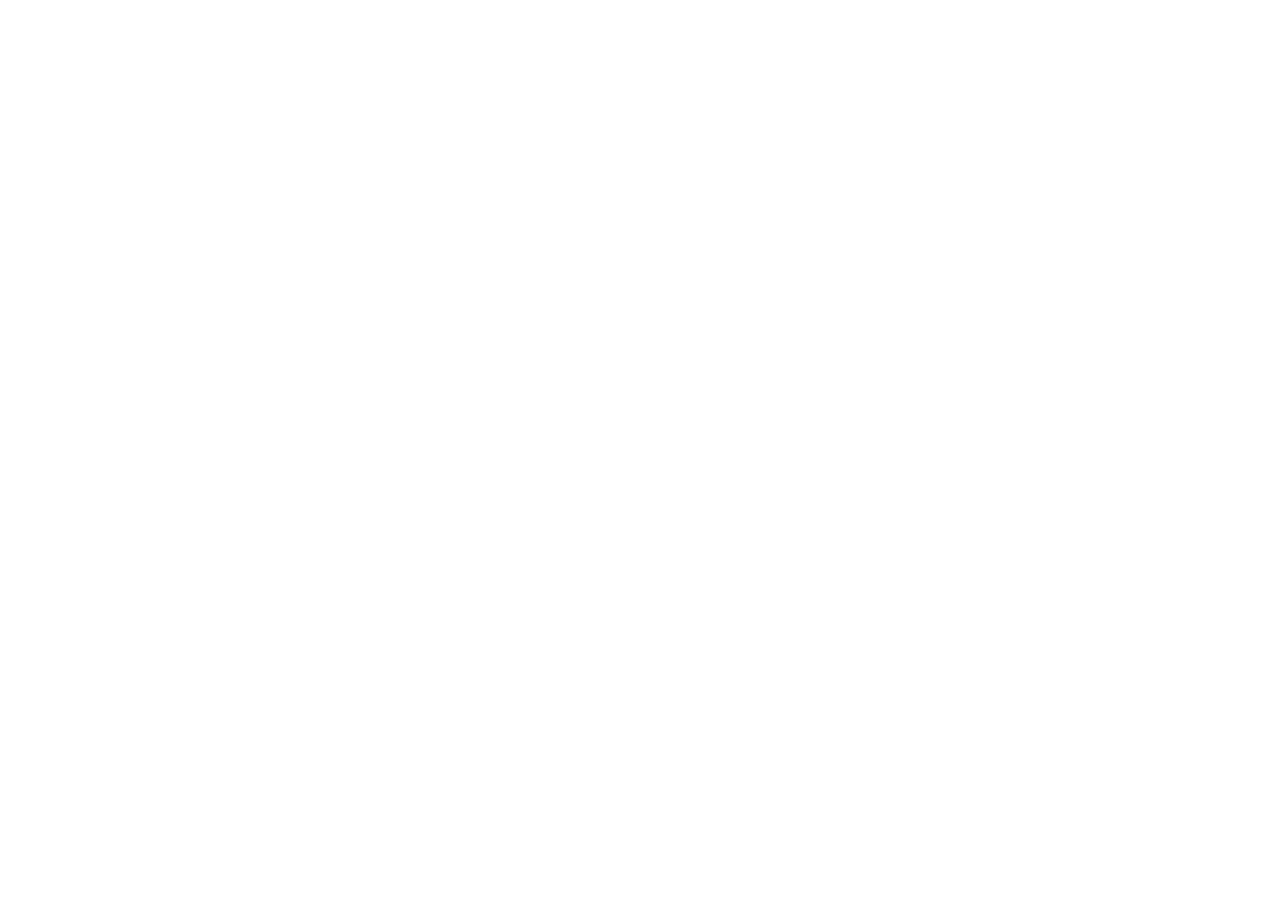
==== index.html @ bfd1eca9 "Update index.html" ====
<!doctype html>
<html lang="en">
  <head>
    <meta charset="UTF-8" />
    <meta name="viewport" content="width=device-width, initial-scale=1.0" />
    <title>Herb & Olive Garden</title>
    <meta name="description" content="Herb & Olive Garden - Fresh, authentic flavours" />
    <meta name="author" content="Herb & Olive Garden" />

    <meta property="og:title" content="Herb & Olive Garden" />
    <meta property="og:description" content="Herb & Olive Garden - Fresh, authentic flavours" />
    <meta property="og:type" content="website" />
    <meta property="og:image" content="https://lovable.dev/opengraph-image-p98pqg.png" />

    <meta name="twitter:card" content="summary_large_image" />
    <meta name="twitter:site" content="@HerbOliveGarden" />
    <meta name="twitter:image" content="https://lovable.dev/opengraph-image-p98pqg.png" />

    <script>
      (function() {
        var redirect = sessionStorage.redirect;
        delete sessionStorage.redirect;
        if (redirect && redirect !== location.href) {
          history.replaceState(null, null, redirect);
        }
      })();
    </script>
  </head>

  <body>
    <div id="root"></div>
    <script type="module" src="/src/main.tsx"></script>
  </body>
</html>
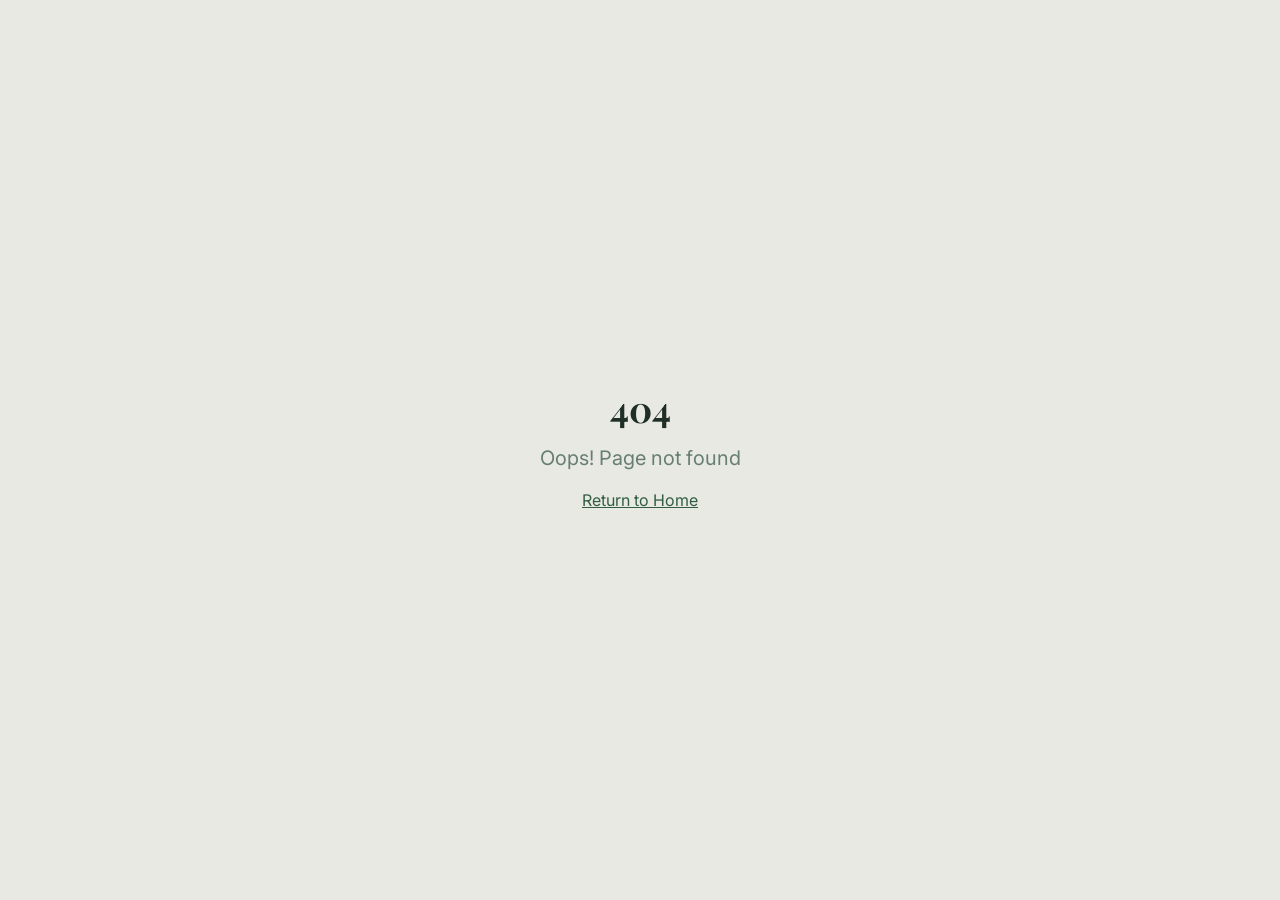
==== commit 43bbb5ed: "deploy: 8cde31fb3655a2f43c3b2d3cae49bc198f65d027" ====
--- a/index.html
+++ b/index.html
@@ -3,32 +3,25 @@
   <head>
     <meta charset="UTF-8" />
     <meta name="viewport" content="width=device-width, initial-scale=1.0" />
-    <title>Herb & Olive Garden</title>
-    <meta name="description" content="Herb & Olive Garden - Fresh, authentic flavours" />
-    <meta name="author" content="Herb & Olive Garden" />
+    <!-- TODO: Set the document title to the name of your application -->
+    <title>Lovable App</title>
+    <meta name="description" content="Lovable Generated Project" />
+    <meta name="author" content="Lovable" />
 
-    <meta property="og:title" content="Herb & Olive Garden" />
-    <meta property="og:description" content="Herb & Olive Garden - Fresh, authentic flavours" />
+    <!-- TODO: Update og:title to match your application name -->
+    <meta property="og:title" content="Lovable App" />
+    <meta property="og:description" content="Lovable Generated Project" />
     <meta property="og:type" content="website" />
     <meta property="og:image" content="https://lovable.dev/opengraph-image-p98pqg.png" />
 
     <meta name="twitter:card" content="summary_large_image" />
-    <meta name="twitter:site" content="@HerbOliveGarden" />
+    <meta name="twitter:site" content="@Lovable" />
     <meta name="twitter:image" content="https://lovable.dev/opengraph-image-p98pqg.png" />
-
-    <script>
-      (function() {
-        var redirect = sessionStorage.redirect;
-        delete sessionStorage.redirect;
-        if (redirect && redirect !== location.href) {
-          history.replaceState(null, null, redirect);
-        }
-      })();
-    </script>
+    <script type="module" crossorigin src="/assets/index-C_ieiDr8.js"></script>
+    <link rel="stylesheet" crossorigin href="/assets/index-Dld_SgQe.css">
   </head>
 
   <body>
     <div id="root"></div>
-    <script type="module" src="/src/main.tsx"></script>
   </body>
 </html>
--- a/assets/index-Dld_SgQe.css
+++ b/assets/index-Dld_SgQe.css
@@ -0,0 +1 @@
+@import"https://fonts.googleapis.com/css2?family=Playfair+Display:wght@400;500;600;700&family=Inter:wght@300;400;500;600&display=swap";*,:before,:after{--tw-border-spacing-x: 0;--tw-border-spacing-y: 0;--tw-translate-x: 0;--tw-translate-y: 0;--tw-rotate: 0;--tw-skew-x: 0;--tw-skew-y: 0;--tw-scale-x: 1;--tw-scale-y: 1;--tw-pan-x: ;--tw-pan-y: ;--tw-pinch-zoom: ;--tw-scroll-snap-strictness: proximity;--tw-gradient-from-position: ;--tw-gradient-via-position: ;--tw-gradient-to-position: ;--tw-ordinal: ;--tw-slashed-zero: ;--tw-numeric-figure: ;--tw-numeric-spacing: ;--tw-numeric-fraction: ;--tw-ring-inset: ;--tw-ring-offset-width: 0px;--tw-ring-offset-color: #fff;--tw-ring-color: rgb(59 130 246 / .5);--tw-ring-offset-shadow: 0 0 #0000;--tw-ring-shadow: 0 0 #0000;--tw-shadow: 0 0 #0000;--tw-shadow-colored: 0 0 #0000;--tw-blur: ;--tw-brightness: ;--tw-contrast: ;--tw-grayscale: ;--tw-hue-rotate: ;--tw-invert: ;--tw-saturate: ;--tw-sepia: ;--tw-drop-shadow: ;--tw-backdrop-blur: ;--tw-backdrop-brightness: ;--tw-backdrop-contrast: ;--tw-backdrop-grayscale: ;--tw-backdrop-hue-rotate: ;--tw-backdrop-invert: ;--tw-backdrop-opacity: ;--tw-backdrop-saturate: ;--tw-backdrop-sepia: ;--tw-contain-size: ;--tw-contain-layout: ;--tw-contain-paint: ;--tw-contain-style: }::backdrop{--tw-border-spacing-x: 0;--tw-border-spacing-y: 0;--tw-translate-x: 0;--tw-translate-y: 0;--tw-rotate: 0;--tw-skew-x: 0;--tw-skew-y: 0;--tw-scale-x: 1;--tw-scale-y: 1;--tw-pan-x: ;--tw-pan-y: ;--tw-pinch-zoom: ;--tw-scroll-snap-strictness: proximity;--tw-gradient-from-position: ;--tw-gradient-via-position: ;--tw-gradient-to-position: ;--tw-ordinal: ;--tw-slashed-zero: ;--tw-numeric-figure: ;--tw-numeric-spacing: ;--tw-numeric-fraction: ;--tw-ring-inset: ;--tw-ring-offset-width: 0px;--tw-ring-offset-color: #fff;--tw-ring-color: rgb(59 130 246 / .5);--tw-ring-offset-shadow: 0 0 #0000;--tw-ring-shadow: 0 0 #0000;--tw-shadow: 0 0 #0000;--tw-shadow-colored: 0 0 #0000;--tw-blur: ;--tw-brightness: ;--tw-contrast: ;--tw-grayscale: ;--tw-hue-rotate: ;--tw-invert: ;--tw-saturate: ;--tw-sepia: ;--tw-drop-shadow: ;--tw-backdrop-blur: ;--tw-backdrop-brightness: ;--tw-backdrop-contrast: ;--tw-backdrop-grayscale: ;--tw-backdrop-hue-rotate: ;--tw-backdrop-invert: ;--tw-backdrop-opacity: ;--tw-backdrop-saturate: ;--tw-backdrop-sepia: ;--tw-contain-size: ;--tw-contain-layout: ;--tw-contain-paint: ;--tw-contain-style: }*,:before,:after{box-sizing:border-box;border-width:0;border-style:solid;border-color:#e5e7eb}:before,:after{--tw-content: ""}html,:host{line-height:1.5;-webkit-text-size-adjust:100%;-moz-tab-size:4;-o-tab-size:4;tab-size:4;font-family:ui-sans-serif,system-ui,sans-serif,"Apple Color Emoji","Segoe UI Emoji",Segoe UI Symbol,"Noto Color Emoji";font-feature-settings:normal;font-variation-settings:normal;-webkit-tap-highlight-color:transparent}body{margin:0;line-height:inherit}hr{height:0;color:inherit;border-top-width:1px}abbr:where([title]){-webkit-text-decoration:underline dotted;text-decoration:underline dotted}h1,h2,h3,h4,h5,h6{font-size:inherit;font-weight:inherit}a{color:inherit;text-decoration:inherit}b,strong{font-weight:bolder}code,kbd,samp,pre{font-family:ui-monospace,SFMono-Regular,Menlo,Monaco,Consolas,Liberation Mono,Courier New,monospace;font-feature-settings:normal;font-variation-settings:normal;font-size:1em}small{font-size:80%}sub,sup{font-size:75%;line-height:0;position:relative;vertical-align:baseline}sub{bottom:-.25em}sup{top:-.5em}table{text-indent:0;border-color:inherit;border-collapse:collapse}button,input,optgroup,select,textarea{font-family:inherit;font-feature-settings:inherit;font-variation-settings:inherit;font-size:100%;font-weight:inherit;line-height:inherit;letter-spacing:inherit;color:inherit;margin:0;padding:0}button,select{text-transform:none}button,input:where([type=button]),input:where([type=reset]),input:where([type=submit]){-webkit-appearance:button;background-color:transparent;background-image:none}:-moz-focusring{outline:auto}:-moz-ui-invalid{box-shadow:none}progress{vertical-align:baseline}::-webkit-inner-spin-button,::-webkit-outer-spin-button{height:auto}[type=search]{-webkit-appearance:textfield;outline-offset:-2px}::-webkit-search-decoration{-webkit-appearance:none}::-webkit-file-upload-button{-webkit-appearance:button;font:inherit}summary{display:list-item}blockquote,dl,dd,h1,h2,h3,h4,h5,h6,hr,figure,p,pre{margin:0}fieldset{margin:0;padding:0}legend{padding:0}ol,ul,menu{list-style:none;margin:0;padding:0}dialog{padding:0}textarea{resize:vertical}input::-moz-placeholder,textarea::-moz-placeholder{opacity:1;color:#9ca3af}input::placeholder,textarea::placeholder{opacity:1;color:#9ca3af}button,[role=button]{cursor:pointer}:disabled{cursor:default}img,svg,video,canvas,audio,iframe,embed,object{display:block;vertical-align:middle}img,video{max-width:100%;height:auto}[hidden]:where(:not([hidden=until-found])){display:none}:root{--background: 40 33% 96%;--foreground: 150 20% 15%;--card: 40 30% 93%;--card-foreground: 150 20% 15%;--popover: 40 33% 96%;--popover-foreground: 150 20% 15%;--primary: 142 30% 28%;--primary-foreground: 40 33% 96%;--secondary: 80 25% 85%;--secondary-foreground: 150 20% 15%;--muted: 80 15% 90%;--muted-foreground: 150 10% 45%;--accent: 18 60% 55%;--accent-foreground: 40 33% 96%;--destructive: 0 84.2% 60.2%;--destructive-foreground: 210 40% 98%;--border: 80 15% 82%;--input: 80 15% 82%;--ring: 142 30% 28%;--radius: .75rem;--olive: 90 25% 35%;--olive-foreground: 40 33% 96%;--sage: 130 18% 72%;--cream: 40 40% 94%;--terracotta: 18 60% 55%;--herb: 142 35% 38%;--font-heading: "Playfair Display", serif;--font-body: "Inter", sans-serif;--sidebar-background: 0 0% 98%;--sidebar-foreground: 240 5.3% 26.1%;--sidebar-primary: 240 5.9% 10%;--sidebar-primary-foreground: 0 0% 98%;--sidebar-accent: 240 4.8% 95.9%;--sidebar-accent-foreground: 240 5.9% 10%;--sidebar-border: 220 13% 91%;--sidebar-ring: 217.2 91.2% 59.8%}.dark{--background: 150 15% 8%;--foreground: 40 33% 92%;--card: 150 15% 12%;--card-foreground: 40 33% 92%;--popover: 150 15% 8%;--popover-foreground: 40 33% 92%;--primary: 142 30% 45%;--primary-foreground: 150 15% 8%;--secondary: 150 15% 18%;--secondary-foreground: 40 33% 92%;--muted: 150 10% 18%;--muted-foreground: 80 10% 60%;--accent: 18 50% 50%;--accent-foreground: 40 33% 96%;--border: 150 10% 22%;--input: 150 10% 22%;--ring: 142 30% 45%;--sidebar-background: 240 5.9% 10%;--sidebar-foreground: 240 4.8% 95.9%;--sidebar-primary: 224.3 76.3% 48%;--sidebar-primary-foreground: 0 0% 100%;--sidebar-accent: 240 3.7% 15.9%;--sidebar-accent-foreground: 240 4.8% 95.9%;--sidebar-border: 240 3.7% 15.9%;--sidebar-ring: 217.2 91.2% 59.8%}*{border-color:hsl(var(--border))}body{background-color:hsl(var(--background));color:hsl(var(--foreground));font-family:var(--font-body)}h1,h2,h3,h4,h5,h6{font-family:var(--font-heading)}.sr-only{position:absolute;width:1px;height:1px;padding:0;margin:-1px;overflow:hidden;clip:rect(0,0,0,0);white-space:nowrap;border-width:0}.pointer-events-none{pointer-events:none}.pointer-events-auto{pointer-events:auto}.visible{visibility:visible}.invisible{visibility:hidden}.fixed{position:fixed}.absolute{position:absolute}.relative{position:relative}.inset-0{top:0;right:0;bottom:0;left:0}.inset-x-0{left:0;right:0}.inset-y-0{top:0;bottom:0}.-bottom-12{bottom:-3rem}.-left-12{left:-3rem}.-right-12{right:-3rem}.-top-12{top:-3rem}.bottom-0{bottom:0}.left-0{left:0}.left-1{left:.25rem}.left-1\/2{left:50%}.left-2{left:.5rem}.left-\[50\%\]{left:50%}.right-0{right:0}.right-1{right:.25rem}.right-2{right:.5rem}.right-3{right:.75rem}.right-4{right:1rem}.top-0{top:0}.top-1\.5{top:.375rem}.top-1\/2{top:50%}.top-2{top:.5rem}.top-3\.5{top:.875rem}.top-4{top:1rem}.top-\[1px\]{top:1px}.top-\[50\%\]{top:50%}.top-\[60\%\]{top:60%}.top-full{top:100%}.z-10{z-index:10}.z-20{z-index:20}.z-50{z-index:50}.z-\[100\]{z-index:100}.z-\[1\]{z-index:1}.-mx-1{margin-left:-.25rem;margin-right:-.25rem}.mx-2{margin-left:.5rem;margin-right:.5rem}.mx-3\.5{margin-left:.875rem;margin-right:.875rem}.mx-auto{margin-left:auto;margin-right:auto}.my-0\.5{margin-top:.125rem;margin-bottom:.125rem}.my-1{margin-top:.25rem;margin-bottom:.25rem}.-ml-4{margin-left:-1rem}.-mt-4{margin-top:-1rem}.mb-1{margin-bottom:.25rem}.mb-10{margin-bottom:2.5rem}.mb-16{margin-bottom:4rem}.mb-2{margin-bottom:.5rem}.mb-3{margin-bottom:.75rem}.mb-4{margin-bottom:1rem}.mb-5{margin-bottom:1.25rem}.mb-6{margin-bottom:1.5rem}.ml-1{margin-left:.25rem}.ml-auto{margin-left:auto}.mr-2{margin-right:.5rem}.mt-1\.5{margin-top:.375rem}.mt-2{margin-top:.5rem}.mt-24{margin-top:6rem}.mt-4{margin-top:1rem}.mt-auto{margin-top:auto}.block{display:block}.flex{display:flex}.inline-flex{display:inline-flex}.table{display:table}.grid{display:grid}.hidden{display:none}.aspect-\[4\/5\]{aspect-ratio:4/5}.aspect-square{aspect-ratio:1 / 1}.aspect-video{aspect-ratio:16 / 9}.size-4{width:1rem;height:1rem}.h-1\.5{height:.375rem}.h-10{height:2.5rem}.h-11{height:2.75rem}.h-12{height:3rem}.h-14{height:3.5rem}.h-2{height:.5rem}.h-2\.5{height:.625rem}.h-3{height:.75rem}.h-3\.5{height:.875rem}.h-4{height:1rem}.h-5{height:1.25rem}.h-6{height:1.5rem}.h-7{height:1.75rem}.h-8{height:2rem}.h-9{height:2.25rem}.h-\[1px\]{height:1px}.h-\[var\(--radix-navigation-menu-viewport-height\)\]{height:var(--radix-navigation-menu-viewport-height)}.h-\[var\(--radix-select-trigger-height\)\]{height:var(--radix-select-trigger-height)}.h-auto{height:auto}.h-full{height:100%}.h-px{height:1px}.h-svh{height:100svh}.max-h-96{max-height:24rem}.max-h-\[300px\]{max-height:300px}.max-h-screen{max-height:100vh}.min-h-0{min-height:0px}.min-h-\[80px\]{min-height:80px}.min-h-screen{min-height:100vh}.min-h-svh{min-height:100svh}.w-0{width:0px}.w-1{width:.25rem}.w-10{width:2.5rem}.w-11{width:2.75rem}.w-14{width:3.5rem}.w-2{width:.5rem}.w-2\.5{width:.625rem}.w-3{width:.75rem}.w-3\.5{width:.875rem}.w-3\/4{width:75%}.w-4{width:1rem}.w-5{width:1.25rem}.w-64{width:16rem}.w-7{width:1.75rem}.w-72{width:18rem}.w-8{width:2rem}.w-9{width:2.25rem}.w-\[--sidebar-width\]{width:var(--sidebar-width)}.w-\[100px\]{width:100px}.w-\[1px\]{width:1px}.w-auto{width:auto}.w-full{width:100%}.w-max{width:-moz-max-content;width:max-content}.w-px{width:1px}.min-w-0{min-width:0px}.min-w-5{min-width:1.25rem}.min-w-\[12rem\]{min-width:12rem}.min-w-\[8rem\]{min-width:8rem}.min-w-\[var\(--radix-select-trigger-width\)\]{min-width:var(--radix-select-trigger-width)}.max-w-2xl{max-width:42rem}.max-w-3xl{max-width:48rem}.max-w-4xl{max-width:56rem}.max-w-5xl{max-width:64rem}.max-w-6xl{max-width:72rem}.max-w-\[--skeleton-width\]{max-width:var(--skeleton-width)}.max-w-lg{max-width:32rem}.max-w-max{max-width:-moz-max-content;max-width:max-content}.max-w-xl{max-width:36rem}.flex-1{flex:1 1 0%}.shrink-0{flex-shrink:0}.grow{flex-grow:1}.grow-0{flex-grow:0}.basis-full{flex-basis:100%}.caption-bottom{caption-side:bottom}.border-collapse{border-collapse:collapse}.-translate-x-1\/2{--tw-translate-x: -50%;transform:translate(var(--tw-translate-x),var(--tw-translate-y)) rotate(var(--tw-rotate)) skew(var(--tw-skew-x)) skewY(var(--tw-skew-y)) scaleX(var(--tw-scale-x)) scaleY(var(--tw-scale-y))}.-translate-x-px{--tw-translate-x: -1px;transform:translate(var(--tw-translate-x),var(--tw-translate-y)) rotate(var(--tw-rotate)) skew(var(--tw-skew-x)) skewY(var(--tw-skew-y)) scaleX(var(--tw-scale-x)) scaleY(var(--tw-scale-y))}.-translate-y-1\/2{--tw-translate-y: -50%;transform:translate(var(--tw-translate-x),var(--tw-translate-y)) rotate(var(--tw-rotate)) skew(var(--tw-skew-x)) skewY(var(--tw-skew-y)) scaleX(var(--tw-scale-x)) scaleY(var(--tw-scale-y))}.translate-x-\[-50\%\]{--tw-translate-x: -50%;transform:translate(var(--tw-translate-x),var(--tw-translate-y)) rotate(var(--tw-rotate)) skew(var(--tw-skew-x)) skewY(var(--tw-skew-y)) scaleX(var(--tw-scale-x)) scaleY(var(--tw-scale-y))}.translate-x-px{--tw-translate-x: 1px;transform:translate(var(--tw-translate-x),var(--tw-translate-y)) rotate(var(--tw-rotate)) skew(var(--tw-skew-x)) skewY(var(--tw-skew-y)) scaleX(var(--tw-scale-x)) scaleY(var(--tw-scale-y))}.translate-y-\[-50\%\]{--tw-translate-y: -50%;transform:translate(var(--tw-translate-x),var(--tw-translate-y)) rotate(var(--tw-rotate)) skew(var(--tw-skew-x)) skewY(var(--tw-skew-y)) scaleX(var(--tw-scale-x)) scaleY(var(--tw-scale-y))}.rotate-45{--tw-rotate: 45deg;transform:translate(var(--tw-translate-x),var(--tw-translate-y)) rotate(var(--tw-rotate)) skew(var(--tw-skew-x)) skewY(var(--tw-skew-y)) scaleX(var(--tw-scale-x)) scaleY(var(--tw-scale-y))}.rotate-90{--tw-rotate: 90deg;transform:translate(var(--tw-translate-x),var(--tw-translate-y)) rotate(var(--tw-rotate)) skew(var(--tw-skew-x)) skewY(var(--tw-skew-y)) scaleX(var(--tw-scale-x)) scaleY(var(--tw-scale-y))}.transform{transform:translate(var(--tw-translate-x),var(--tw-translate-y)) rotate(var(--tw-rotate)) skew(var(--tw-skew-x)) skewY(var(--tw-skew-y)) scaleX(var(--tw-scale-x)) scaleY(var(--tw-scale-y))}@keyframes pulse{50%{opacity:.5}}.animate-pulse{animation:pulse 2s cubic-bezier(.4,0,.6,1) infinite}.cursor-default{cursor:default}.cursor-pointer{cursor:pointer}.touch-none{touch-action:none}.select-none{-webkit-user-select:none;-moz-user-select:none;user-select:none}.list-none{list-style-type:none}.flex-row{flex-direction:row}.flex-col{flex-direction:column}.flex-col-reverse{flex-direction:column-reverse}.flex-wrap{flex-wrap:wrap}.items-start{align-items:flex-start}.items-end{align-items:flex-end}.items-center{align-items:center}.items-stretch{align-items:stretch}.justify-center{justify-content:center}.justify-between{justify-content:space-between}.gap-1{gap:.25rem}.gap-1\.5{gap:.375rem}.gap-16{gap:4rem}.gap-2{gap:.5rem}.gap-4{gap:1rem}.gap-6{gap:1.5rem}.gap-8{gap:2rem}.space-x-1>:not([hidden])~:not([hidden]){--tw-space-x-reverse: 0;margin-right:calc(.25rem * var(--tw-space-x-reverse));margin-left:calc(.25rem * calc(1 - var(--tw-space-x-reverse)))}.space-x-4>:not([hidden])~:not([hidden]){--tw-space-x-reverse: 0;margin-right:calc(1rem * var(--tw-space-x-reverse));margin-left:calc(1rem * calc(1 - var(--tw-space-x-reverse)))}.space-y-1>:not([hidden])~:not([hidden]){--tw-space-y-reverse: 0;margin-top:calc(.25rem * calc(1 - var(--tw-space-y-reverse)));margin-bottom:calc(.25rem * var(--tw-space-y-reverse))}.space-y-1\.5>:not([hidden])~:not([hidden]){--tw-space-y-reverse: 0;margin-top:calc(.375rem * calc(1 - var(--tw-space-y-reverse)));margin-bottom:calc(.375rem * var(--tw-space-y-reverse))}.space-y-2>:not([hidden])~:not([hidden]){--tw-space-y-reverse: 0;margin-top:calc(.5rem * calc(1 - var(--tw-space-y-reverse)));margin-bottom:calc(.5rem * var(--tw-space-y-reverse))}.space-y-4>:not([hidden])~:not([hidden]){--tw-space-y-reverse: 0;margin-top:calc(1rem * calc(1 - var(--tw-space-y-reverse)));margin-bottom:calc(1rem * var(--tw-space-y-reverse))}.space-y-6>:not([hidden])~:not([hidden]){--tw-space-y-reverse: 0;margin-top:calc(1.5rem * calc(1 - var(--tw-space-y-reverse)));margin-bottom:calc(1.5rem * var(--tw-space-y-reverse))}.overflow-auto{overflow:auto}.overflow-hidden{overflow:hidden}.overflow-y-auto{overflow-y:auto}.overflow-x-hidden{overflow-x:hidden}.whitespace-nowrap{white-space:nowrap}.break-words{overflow-wrap:break-word}.rounded-2xl{border-radius:1rem}.rounded-\[2px\]{border-radius:2px}.rounded-\[inherit\]{border-radius:inherit}.rounded-full{border-radius:9999px}.rounded-lg{border-radius:var(--radius)}.rounded-md{border-radius:calc(var(--radius) - 2px)}.rounded-sm{border-radius:calc(var(--radius) - 4px)}.rounded-t-\[10px\]{border-top-left-radius:10px;border-top-right-radius:10px}.rounded-tl-sm{border-top-left-radius:calc(var(--radius) - 4px)}.border{border-width:1px}.border-2{border-width:2px}.border-\[1\.5px\]{border-width:1.5px}.border-y{border-top-width:1px;border-bottom-width:1px}.border-b{border-bottom-width:1px}.border-l{border-left-width:1px}.border-r{border-right-width:1px}.border-t{border-top-width:1px}.border-dashed{border-style:dashed}.border-\[--color-border\]{border-color:var(--color-border)}.border-border{border-color:hsl(var(--border))}.border-border\/50{border-color:hsl(var(--border) / .5)}.border-destructive{border-color:hsl(var(--destructive))}.border-destructive\/50{border-color:hsl(var(--destructive) / .5)}.border-input{border-color:hsl(var(--input))}.border-primary{border-color:hsl(var(--primary))}.border-primary-foreground\/30{border-color:hsl(var(--primary-foreground) / .3)}.border-sidebar-border{border-color:hsl(var(--sidebar-border))}.border-transparent{border-color:transparent}.border-l-transparent{border-left-color:transparent}.border-t-transparent{border-top-color:transparent}.bg-\[--color-bg\]{background-color:var(--color-bg)}.bg-accent{background-color:hsl(var(--accent))}.bg-background{background-color:hsl(var(--background))}.bg-background\/80{background-color:hsl(var(--background) / .8)}.bg-black\/80{background-color:#000c}.bg-border{background-color:hsl(var(--border))}.bg-card{background-color:hsl(var(--card))}.bg-destructive{background-color:hsl(var(--destructive))}.bg-foreground{background-color:hsl(var(--foreground))}.bg-foreground\/60{background-color:hsl(var(--foreground) / .6)}.bg-muted{background-color:hsl(var(--muted))}.bg-muted\/50{background-color:hsl(var(--muted) / .5)}.bg-popover{background-color:hsl(var(--popover))}.bg-primary{background-color:hsl(var(--primary))}.bg-secondary{background-color:hsl(var(--secondary))}.bg-sidebar{background-color:hsl(var(--sidebar-background))}.bg-sidebar-border{background-color:hsl(var(--sidebar-border))}.bg-transparent{background-color:transparent}.fill-current{fill:currentColor}.object-cover{-o-object-fit:cover;object-fit:cover}.p-0{padding:0}.p-1{padding:.25rem}.p-2{padding:.5rem}.p-3{padding:.75rem}.p-4{padding:1rem}.p-6{padding:1.5rem}.p-8{padding:2rem}.p-\[1px\]{padding:1px}.px-1{padding-left:.25rem;padding-right:.25rem}.px-10{padding-left:2.5rem;padding-right:2.5rem}.px-2{padding-left:.5rem;padding-right:.5rem}.px-2\.5{padding-left:.625rem;padding-right:.625rem}.px-3{padding-left:.75rem;padding-right:.75rem}.px-4{padding-left:1rem;padding-right:1rem}.px-5{padding-left:1.25rem;padding-right:1.25rem}.px-6{padding-left:1.5rem;padding-right:1.5rem}.px-8{padding-left:2rem;padding-right:2rem}.py-0\.5{padding-top:.125rem;padding-bottom:.125rem}.py-1{padding-top:.25rem;padding-bottom:.25rem}.py-1\.5{padding-top:.375rem;padding-bottom:.375rem}.py-12{padding-top:3rem;padding-bottom:3rem}.py-2{padding-top:.5rem;padding-bottom:.5rem}.py-24{padding-top:6rem;padding-bottom:6rem}.py-3{padding-top:.75rem;padding-bottom:.75rem}.py-4{padding-top:1rem;padding-bottom:1rem}.py-6{padding-top:1.5rem;padding-bottom:1.5rem}.pb-3{padding-bottom:.75rem}.pb-4{padding-bottom:1rem}.pl-2\.5{padding-left:.625rem}.pl-4{padding-left:1rem}.pl-8{padding-left:2rem}.pr-2{padding-right:.5rem}.pr-2\.5{padding-right:.625rem}.pr-8{padding-right:2rem}.pt-0{padding-top:0}.pt-1{padding-top:.25rem}.pt-3{padding-top:.75rem}.pt-4{padding-top:1rem}.text-left{text-align:left}.text-center{text-align:center}.align-middle{vertical-align:middle}.font-body{font-family:Inter,sans-serif}.font-heading{font-family:Playfair Display,serif}.font-mono{font-family:ui-monospace,SFMono-Regular,Menlo,Monaco,Consolas,Liberation Mono,Courier New,monospace}.text-2xl{font-size:1.5rem;line-height:2rem}.text-4xl{font-size:2.25rem;line-height:2.5rem}.text-5xl{font-size:3rem;line-height:1}.text-\[0\.8rem\]{font-size:.8rem}.text-base{font-size:1rem;line-height:1.5rem}.text-lg{font-size:1.125rem;line-height:1.75rem}.text-sm{font-size:.875rem;line-height:1.25rem}.text-xl{font-size:1.25rem;line-height:1.75rem}.text-xs{font-size:.75rem;line-height:1rem}.font-bold{font-weight:700}.font-medium{font-weight:500}.font-normal{font-weight:400}.font-semibold{font-weight:600}.italic{font-style:italic}.tabular-nums{--tw-numeric-spacing: tabular-nums;font-variant-numeric:var(--tw-ordinal) var(--tw-slashed-zero) var(--tw-numeric-figure) var(--tw-numeric-spacing) var(--tw-numeric-fraction)}.leading-none{line-height:1}.leading-relaxed{line-height:1.625}.leading-tight{line-height:1.25}.tracking-tight{letter-spacing:-.025em}.tracking-wide{letter-spacing:.025em}.tracking-widest{letter-spacing:.1em}.text-accent{color:hsl(var(--accent))}.text-accent-foreground{color:hsl(var(--accent-foreground))}.text-card-foreground{color:hsl(var(--card-foreground))}.text-current{color:currentColor}.text-destructive{color:hsl(var(--destructive))}.text-destructive-foreground{color:hsl(var(--destructive-foreground))}.text-foreground{color:hsl(var(--foreground))}.text-foreground\/50{color:hsl(var(--foreground) / .5)}.text-muted-foreground{color:hsl(var(--muted-foreground))}.text-popover-foreground{color:hsl(var(--popover-foreground))}.text-primary{color:hsl(var(--primary))}.text-primary-foreground{color:hsl(var(--primary-foreground))}.text-primary-foreground\/80{color:hsl(var(--primary-foreground) / .8)}.text-primary-foreground\/85{color:hsl(var(--primary-foreground) / .85)}.text-secondary-foreground{color:hsl(var(--secondary-foreground))}.text-sidebar-foreground{color:hsl(var(--sidebar-foreground))}.text-sidebar-foreground\/70{color:hsl(var(--sidebar-foreground) / .7)}.underline{text-decoration-line:underline}.underline-offset-4{text-underline-offset:4px}.opacity-0{opacity:0}.opacity-50{opacity:.5}.opacity-60{opacity:.6}.opacity-70{opacity:.7}.opacity-90{opacity:.9}.shadow-2xl{--tw-shadow: 0 25px 50px -12px rgb(0 0 0 / .25);--tw-shadow-colored: 0 25px 50px -12px var(--tw-shadow-color);box-shadow:var(--tw-ring-offset-shadow, 0 0 #0000),var(--tw-ring-shadow, 0 0 #0000),var(--tw-shadow)}.shadow-\[0_0_0_1px_hsl\(var\(--sidebar-border\)\)\]{--tw-shadow: 0 0 0 1px hsl(var(--sidebar-border));--tw-shadow-colored: 0 0 0 1px var(--tw-shadow-color);box-shadow:var(--tw-ring-offset-shadow, 0 0 #0000),var(--tw-ring-shadow, 0 0 #0000),var(--tw-shadow)}.shadow-lg{--tw-shadow: 0 10px 15px -3px rgb(0 0 0 / .1), 0 4px 6px -4px rgb(0 0 0 / .1);--tw-shadow-colored: 0 10px 15px -3px var(--tw-shadow-color), 0 4px 6px -4px var(--tw-shadow-color);box-shadow:var(--tw-ring-offset-shadow, 0 0 #0000),var(--tw-ring-shadow, 0 0 #0000),var(--tw-shadow)}.shadow-md{--tw-shadow: 0 4px 6px -1px rgb(0 0 0 / .1), 0 2px 4px -2px rgb(0 0 0 / .1);--tw-shadow-colored: 0 4px 6px -1px var(--tw-shadow-color), 0 2px 4px -2px var(--tw-shadow-color);box-shadow:var(--tw-ring-offset-shadow, 0 0 #0000),var(--tw-ring-shadow, 0 0 #0000),var(--tw-shadow)}.shadow-none{--tw-shadow: 0 0 #0000;--tw-shadow-colored: 0 0 #0000;box-shadow:var(--tw-ring-offset-shadow, 0 0 #0000),var(--tw-ring-shadow, 0 0 #0000),var(--tw-shadow)}.shadow-sm{--tw-shadow: 0 1px 2px 0 rgb(0 0 0 / .05);--tw-shadow-colored: 0 1px 2px 0 var(--tw-shadow-color);box-shadow:var(--tw-ring-offset-shadow, 0 0 #0000),var(--tw-ring-shadow, 0 0 #0000),var(--tw-shadow)}.shadow-xl{--tw-shadow: 0 20px 25px -5px rgb(0 0 0 / .1), 0 8px 10px -6px rgb(0 0 0 / .1);--tw-shadow-colored: 0 20px 25px -5px var(--tw-shadow-color), 0 8px 10px -6px var(--tw-shadow-color);box-shadow:var(--tw-ring-offset-shadow, 0 0 #0000),var(--tw-ring-shadow, 0 0 #0000),var(--tw-shadow)}.outline-none{outline:2px solid transparent;outline-offset:2px}.outline{outline-style:solid}.ring-0{--tw-ring-offset-shadow: var(--tw-ring-inset) 0 0 0 var(--tw-ring-offset-width) var(--tw-ring-offset-color);--tw-ring-shadow: var(--tw-ring-inset) 0 0 0 calc(0px + var(--tw-ring-offset-width)) var(--tw-ring-color);box-shadow:var(--tw-ring-offset-shadow),var(--tw-ring-shadow),var(--tw-shadow, 0 0 #0000)}.ring-2{--tw-ring-offset-shadow: var(--tw-ring-inset) 0 0 0 var(--tw-ring-offset-width) var(--tw-ring-offset-color);--tw-ring-shadow: var(--tw-ring-inset) 0 0 0 calc(2px + var(--tw-ring-offset-width)) var(--tw-ring-color);box-shadow:var(--tw-ring-offset-shadow),var(--tw-ring-shadow),var(--tw-shadow, 0 0 #0000)}.ring-ring{--tw-ring-color: hsl(var(--ring))}.ring-sidebar-ring{--tw-ring-color: hsl(var(--sidebar-ring))}.ring-offset-background{--tw-ring-offset-color: hsl(var(--background))}.filter{filter:var(--tw-blur) var(--tw-brightness) var(--tw-contrast) var(--tw-grayscale) var(--tw-hue-rotate) var(--tw-invert) var(--tw-saturate) var(--tw-sepia) var(--tw-drop-shadow)}.backdrop-blur-md{--tw-backdrop-blur: blur(12px);-webkit-backdrop-filter:var(--tw-backdrop-blur) var(--tw-backdrop-brightness) var(--tw-backdrop-contrast) var(--tw-backdrop-grayscale) var(--tw-backdrop-hue-rotate) var(--tw-backdrop-invert) var(--tw-backdrop-opacity) var(--tw-backdrop-saturate) var(--tw-backdrop-sepia);backdrop-filter:var(--tw-backdrop-blur) var(--tw-backdrop-brightness) var(--tw-backdrop-contrast) var(--tw-backdrop-grayscale) var(--tw-backdrop-hue-rotate) var(--tw-backdrop-invert) var(--tw-backdrop-opacity) var(--tw-backdrop-saturate) var(--tw-backdrop-sepia)}.transition{transition-property:color,background-color,border-color,text-decoration-color,fill,stroke,opacity,box-shadow,transform,filter,-webkit-backdrop-filter;transition-property:color,background-color,border-color,text-decoration-color,fill,stroke,opacity,box-shadow,transform,filter,backdrop-filter;transition-property:color,background-color,border-color,text-decoration-color,fill,stroke,opacity,box-shadow,transform,filter,backdrop-filter,-webkit-backdrop-filter;transition-timing-function:cubic-bezier(.4,0,.2,1);transition-duration:.15s}.transition-\[left\,right\,width\]{transition-property:left,right,width;transition-timing-function:cubic-bezier(.4,0,.2,1);transition-duration:.15s}.transition-\[margin\,opa\]{transition-property:margin,opa;transition-timing-function:cubic-bezier(.4,0,.2,1);transition-duration:.15s}.transition-\[width\,height\,padding\]{transition-property:width,height,padding;transition-timing-function:cubic-bezier(.4,0,.2,1);transition-duration:.15s}.transition-\[width\]{transition-property:width;transition-timing-function:cubic-bezier(.4,0,.2,1);transition-duration:.15s}.transition-all{transition-property:all;transition-timing-function:cubic-bezier(.4,0,.2,1);transition-duration:.15s}.transition-colors{transition-property:color,background-color,border-color,text-decoration-color,fill,stroke;transition-timing-function:cubic-bezier(.4,0,.2,1);transition-duration:.15s}.transition-opacity{transition-property:opacity;transition-timing-function:cubic-bezier(.4,0,.2,1);transition-duration:.15s}.transition-shadow{transition-property:box-shadow;transition-timing-function:cubic-bezier(.4,0,.2,1);transition-duration:.15s}.transition-transform{transition-property:transform;transition-timing-function:cubic-bezier(.4,0,.2,1);transition-duration:.15s}.duration-1000{transition-duration:1s}.duration-200{transition-duration:.2s}.duration-300{transition-duration:.3s}.ease-in-out{transition-timing-function:cubic-bezier(.4,0,.2,1)}.ease-linear{transition-timing-function:linear}@keyframes enter{0%{opacity:var(--tw-enter-opacity, 1);transform:translate3d(var(--tw-enter-translate-x, 0),var(--tw-enter-translate-y, 0),0) scale3d(var(--tw-enter-scale, 1),var(--tw-enter-scale, 1),var(--tw-enter-scale, 1)) rotate(var(--tw-enter-rotate, 0))}}@keyframes exit{to{opacity:var(--tw-exit-opacity, 1);transform:translate3d(var(--tw-exit-translate-x, 0),var(--tw-exit-translate-y, 0),0) scale3d(var(--tw-exit-scale, 1),var(--tw-exit-scale, 1),var(--tw-exit-scale, 1)) rotate(var(--tw-exit-rotate, 0))}}.animate-in{animation-name:enter;animation-duration:.15s;--tw-enter-opacity: initial;--tw-enter-scale: initial;--tw-enter-rotate: initial;--tw-enter-translate-x: initial;--tw-enter-translate-y: initial}.fade-in-0{--tw-enter-opacity: 0}.fade-in-80{--tw-enter-opacity: .8}.zoom-in-95{--tw-enter-scale: .95}.duration-1000{animation-duration:1s}.duration-200{animation-duration:.2s}.duration-300{animation-duration:.3s}.ease-in-out{animation-timing-function:cubic-bezier(.4,0,.2,1)}.ease-linear{animation-timing-function:linear}.file\:border-0::file-selector-button{border-width:0px}.file\:bg-transparent::file-selector-button{background-color:transparent}.file\:text-sm::file-selector-button{font-size:.875rem;line-height:1.25rem}.file\:font-medium::file-selector-button{font-weight:500}.file\:text-foreground::file-selector-button{color:hsl(var(--foreground))}.placeholder\:text-muted-foreground::-moz-placeholder{color:hsl(var(--muted-foreground))}.placeholder\:text-muted-foreground::placeholder{color:hsl(var(--muted-foreground))}.after\:absolute:after{content:var(--tw-content);position:absolute}.after\:-inset-2:after{content:var(--tw-content);top:-.5rem;right:-.5rem;bottom:-.5rem;left:-.5rem}.after\:inset-y-0:after{content:var(--tw-content);top:0;bottom:0}.after\:left-1\/2:after{content:var(--tw-content);left:50%}.after\:w-1:after{content:var(--tw-content);width:.25rem}.after\:w-\[2px\]:after{content:var(--tw-content);width:2px}.after\:-translate-x-1\/2:after{content:var(--tw-content);--tw-translate-x: -50%;transform:translate(var(--tw-translate-x),var(--tw-translate-y)) rotate(var(--tw-rotate)) skew(var(--tw-skew-x)) skewY(var(--tw-skew-y)) scaleX(var(--tw-scale-x)) scaleY(var(--tw-scale-y))}.first\:rounded-l-md:first-child{border-top-left-radius:calc(var(--radius) - 2px);border-bottom-left-radius:calc(var(--radius) - 2px)}.first\:border-l:first-child{border-left-width:1px}.last\:rounded-r-md:last-child{border-top-right-radius:calc(var(--radius) - 2px);border-bottom-right-radius:calc(var(--radius) - 2px)}.focus-within\:relative:focus-within{position:relative}.focus-within\:z-20:focus-within{z-index:20}.hover\:border-primary\/30:hover{border-color:hsl(var(--primary) / .3)}.hover\:bg-accent:hover{background-color:hsl(var(--accent))}.hover\:bg-accent\/90:hover{background-color:hsl(var(--accent) / .9)}.hover\:bg-destructive\/80:hover{background-color:hsl(var(--destructive) / .8)}.hover\:bg-destructive\/90:hover{background-color:hsl(var(--destructive) / .9)}.hover\:bg-herb:hover{background-color:hsl(var(--herb))}.hover\:bg-muted:hover{background-color:hsl(var(--muted))}.hover\:bg-muted\/50:hover{background-color:hsl(var(--muted) / .5)}.hover\:bg-primary:hover{background-color:hsl(var(--primary))}.hover\:bg-primary-foreground\/10:hover{background-color:hsl(var(--primary-foreground) / .1)}.hover\:bg-primary\/80:hover{background-color:hsl(var(--primary) / .8)}.hover\:bg-primary\/90:hover{background-color:hsl(var(--primary) / .9)}.hover\:bg-secondary:hover{background-color:hsl(var(--secondary))}.hover\:bg-secondary\/80:hover{background-color:hsl(var(--secondary) / .8)}.hover\:bg-sidebar-accent:hover{background-color:hsl(var(--sidebar-accent))}.hover\:text-accent-foreground:hover{color:hsl(var(--accent-foreground))}.hover\:text-foreground:hover{color:hsl(var(--foreground))}.hover\:text-muted-foreground:hover{color:hsl(var(--muted-foreground))}.hover\:text-primary-foreground:hover{color:hsl(var(--primary-foreground))}.hover\:text-primary\/90:hover{color:hsl(var(--primary) / .9)}.hover\:text-sidebar-accent-foreground:hover{color:hsl(var(--sidebar-accent-foreground))}.hover\:underline:hover{text-decoration-line:underline}.hover\:opacity-100:hover{opacity:1}.hover\:shadow-\[0_0_0_1px_hsl\(var\(--sidebar-accent\)\)\]:hover{--tw-shadow: 0 0 0 1px hsl(var(--sidebar-accent));--tw-shadow-colored: 0 0 0 1px var(--tw-shadow-color);box-shadow:var(--tw-ring-offset-shadow, 0 0 #0000),var(--tw-ring-shadow, 0 0 #0000),var(--tw-shadow)}.hover\:shadow-md:hover{--tw-shadow: 0 4px 6px -1px rgb(0 0 0 / .1), 0 2px 4px -2px rgb(0 0 0 / .1);--tw-shadow-colored: 0 4px 6px -1px var(--tw-shadow-color), 0 2px 4px -2px var(--tw-shadow-color);box-shadow:var(--tw-ring-offset-shadow, 0 0 #0000),var(--tw-ring-shadow, 0 0 #0000),var(--tw-shadow)}.hover\:shadow-xl:hover{--tw-shadow: 0 20px 25px -5px rgb(0 0 0 / .1), 0 8px 10px -6px rgb(0 0 0 / .1);--tw-shadow-colored: 0 20px 25px -5px var(--tw-shadow-color), 0 8px 10px -6px var(--tw-shadow-color);box-shadow:var(--tw-ring-offset-shadow, 0 0 #0000),var(--tw-ring-shadow, 0 0 #0000),var(--tw-shadow)}.hover\:after\:bg-sidebar-border:hover:after{content:var(--tw-content);background-color:hsl(var(--sidebar-border))}.focus\:bg-accent:focus{background-color:hsl(var(--accent))}.focus\:bg-primary:focus{background-color:hsl(var(--primary))}.focus\:text-accent-foreground:focus{color:hsl(var(--accent-foreground))}.focus\:text-primary-foreground:focus{color:hsl(var(--primary-foreground))}.focus\:opacity-100:focus{opacity:1}.focus\:outline-none:focus{outline:2px solid transparent;outline-offset:2px}.focus\:ring-2:focus{--tw-ring-offset-shadow: var(--tw-ring-inset) 0 0 0 var(--tw-ring-offset-width) var(--tw-ring-offset-color);--tw-ring-shadow: var(--tw-ring-inset) 0 0 0 calc(2px + var(--tw-ring-offset-width)) var(--tw-ring-color);box-shadow:var(--tw-ring-offset-shadow),var(--tw-ring-shadow),var(--tw-shadow, 0 0 #0000)}.focus\:ring-ring:focus{--tw-ring-color: hsl(var(--ring))}.focus\:ring-offset-2:focus{--tw-ring-offset-width: 2px}.focus-visible\:outline-none:focus-visible{outline:2px solid transparent;outline-offset:2px}.focus-visible\:ring-1:focus-visible{--tw-ring-offset-shadow: var(--tw-ring-inset) 0 0 0 var(--tw-ring-offset-width) var(--tw-ring-offset-color);--tw-ring-shadow: var(--tw-ring-inset) 0 0 0 calc(1px + var(--tw-ring-offset-width)) var(--tw-ring-color);box-shadow:var(--tw-ring-offset-shadow),var(--tw-ring-shadow),var(--tw-shadow, 0 0 #0000)}.focus-visible\:ring-2:focus-visible{--tw-ring-offset-shadow: var(--tw-ring-inset) 0 0 0 var(--tw-ring-offset-width) var(--tw-ring-offset-color);--tw-ring-shadow: var(--tw-ring-inset) 0 0 0 calc(2px + var(--tw-ring-offset-width)) var(--tw-ring-color);box-shadow:var(--tw-ring-offset-shadow),var(--tw-ring-shadow),var(--tw-shadow, 0 0 #0000)}.focus-visible\:ring-ring:focus-visible{--tw-ring-color: hsl(var(--ring))}.focus-visible\:ring-sidebar-ring:focus-visible{--tw-ring-color: hsl(var(--sidebar-ring))}.focus-visible\:ring-offset-1:focus-visible{--tw-ring-offset-width: 1px}.focus-visible\:ring-offset-2:focus-visible{--tw-ring-offset-width: 2px}.focus-visible\:ring-offset-background:focus-visible{--tw-ring-offset-color: hsl(var(--background))}.active\:bg-sidebar-accent:active{background-color:hsl(var(--sidebar-accent))}.active\:text-sidebar-accent-foreground:active{color:hsl(var(--sidebar-accent-foreground))}.disabled\:pointer-events-none:disabled{pointer-events:none}.disabled\:cursor-not-allowed:disabled{cursor:not-allowed}.disabled\:opacity-50:disabled{opacity:.5}.group\/menu-item:focus-within .group-focus-within\/menu-item\:opacity-100{opacity:1}.group\/menu-item:hover .group-hover\/menu-item\:opacity-100,.group:hover .group-hover\:opacity-100{opacity:1}.group.destructive .group-\[\.destructive\]\:border-muted\/40{border-color:hsl(var(--muted) / .4)}.group.toaster .group-\[\.toaster\]\:border-border{border-color:hsl(var(--border))}.group.toast .group-\[\.toast\]\:bg-muted{background-color:hsl(var(--muted))}.group.toast .group-\[\.toast\]\:bg-primary{background-color:hsl(var(--primary))}.group.toaster .group-\[\.toaster\]\:bg-background{background-color:hsl(var(--background))}.group.destructive .group-\[\.destructive\]\:text-red-300{--tw-text-opacity: 1;color:rgb(252 165 165 / var(--tw-text-opacity, 1))}.group.toast .group-\[\.toast\]\:text-muted-foreground{color:hsl(var(--muted-foreground))}.group.toast .group-\[\.toast\]\:text-primary-foreground{color:hsl(var(--primary-foreground))}.group.toaster .group-\[\.toaster\]\:text-foreground{color:hsl(var(--foreground))}.group.toaster .group-\[\.toaster\]\:shadow-lg{--tw-shadow: 0 10px 15px -3px rgb(0 0 0 / .1), 0 4px 6px -4px rgb(0 0 0 / .1);--tw-shadow-colored: 0 10px 15px -3px var(--tw-shadow-color), 0 4px 6px -4px var(--tw-shadow-color);box-shadow:var(--tw-ring-offset-shadow, 0 0 #0000),var(--tw-ring-shadow, 0 0 #0000),var(--tw-shadow)}.group.destructive .group-\[\.destructive\]\:hover\:border-destructive\/30:hover{border-color:hsl(var(--destructive) / .3)}.group.destructive .group-\[\.destructive\]\:hover\:bg-destructive:hover{background-color:hsl(var(--destructive))}.group.destructive .group-\[\.destructive\]\:hover\:text-destructive-foreground:hover{color:hsl(var(--destructive-foreground))}.group.destructive .group-\[\.destructive\]\:hover\:text-red-50:hover{--tw-text-opacity: 1;color:rgb(254 242 242 / var(--tw-text-opacity, 1))}.group.destructive .group-\[\.destructive\]\:focus\:ring-destructive:focus{--tw-ring-color: hsl(var(--destructive))}.group.destructive .group-\[\.destructive\]\:focus\:ring-red-400:focus{--tw-ring-opacity: 1;--tw-ring-color: rgb(248 113 113 / var(--tw-ring-opacity, 1))}.group.destructive .group-\[\.destructive\]\:focus\:ring-offset-red-600:focus{--tw-ring-offset-color: #dc2626}.peer\/menu-button:hover~.peer-hover\/menu-button\:text-sidebar-accent-foreground{color:hsl(var(--sidebar-accent-foreground))}.peer:disabled~.peer-disabled\:cursor-not-allowed{cursor:not-allowed}.peer:disabled~.peer-disabled\:opacity-70{opacity:.7}.has-\[\[data-variant\=inset\]\]\:bg-sidebar:has([data-variant=inset]){background-color:hsl(var(--sidebar-background))}.has-\[\:disabled\]\:opacity-50:has(:disabled){opacity:.5}.group\/menu-item:has([data-sidebar=menu-action]) .group-has-\[\[data-sidebar\=menu-action\]\]\/menu-item\:pr-8{padding-right:2rem}.aria-disabled\:pointer-events-none[aria-disabled=true]{pointer-events:none}.aria-disabled\:opacity-50[aria-disabled=true]{opacity:.5}.aria-selected\:bg-accent[aria-selected=true]{background-color:hsl(var(--accent))}.aria-selected\:bg-accent\/50[aria-selected=true]{background-color:hsl(var(--accent) / .5)}.aria-selected\:text-accent-foreground[aria-selected=true]{color:hsl(var(--accent-foreground))}.aria-selected\:text-muted-foreground[aria-selected=true]{color:hsl(var(--muted-foreground))}.aria-selected\:opacity-100[aria-selected=true]{opacity:1}.aria-selected\:opacity-30[aria-selected=true]{opacity:.3}.data-\[disabled\=true\]\:pointer-events-none[data-disabled=true],.data-\[disabled\]\:pointer-events-none[data-disabled]{pointer-events:none}.data-\[panel-group-direction\=vertical\]\:h-px[data-panel-group-direction=vertical]{height:1px}.data-\[panel-group-direction\=vertical\]\:w-full[data-panel-group-direction=vertical]{width:100%}.data-\[side\=bottom\]\:translate-y-1[data-side=bottom]{--tw-translate-y: .25rem;transform:translate(var(--tw-translate-x),var(--tw-translate-y)) rotate(var(--tw-rotate)) skew(var(--tw-skew-x)) skewY(var(--tw-skew-y)) scaleX(var(--tw-scale-x)) scaleY(var(--tw-scale-y))}.data-\[side\=left\]\:-translate-x-1[data-side=left]{--tw-translate-x: -.25rem;transform:translate(var(--tw-translate-x),var(--tw-translate-y)) rotate(var(--tw-rotate)) skew(var(--tw-skew-x)) skewY(var(--tw-skew-y)) scaleX(var(--tw-scale-x)) scaleY(var(--tw-scale-y))}.data-\[side\=right\]\:translate-x-1[data-side=right]{--tw-translate-x: .25rem;transform:translate(var(--tw-translate-x),var(--tw-translate-y)) rotate(var(--tw-rotate)) skew(var(--tw-skew-x)) skewY(var(--tw-skew-y)) scaleX(var(--tw-scale-x)) scaleY(var(--tw-scale-y))}.data-\[side\=top\]\:-translate-y-1[data-side=top]{--tw-translate-y: -.25rem;transform:translate(var(--tw-translate-x),var(--tw-translate-y)) rotate(var(--tw-rotate)) skew(var(--tw-skew-x)) skewY(var(--tw-skew-y)) scaleX(var(--tw-scale-x)) scaleY(var(--tw-scale-y))}.data-\[state\=checked\]\:translate-x-5[data-state=checked]{--tw-translate-x: 1.25rem;transform:translate(var(--tw-translate-x),var(--tw-translate-y)) rotate(var(--tw-rotate)) skew(var(--tw-skew-x)) skewY(var(--tw-skew-y)) scaleX(var(--tw-scale-x)) scaleY(var(--tw-scale-y))}.data-\[state\=unchecked\]\:translate-x-0[data-state=unchecked],.data-\[swipe\=cancel\]\:translate-x-0[data-swipe=cancel]{--tw-translate-x: 0px;transform:translate(var(--tw-translate-x),var(--tw-translate-y)) rotate(var(--tw-rotate)) skew(var(--tw-skew-x)) skewY(var(--tw-skew-y)) scaleX(var(--tw-scale-x)) scaleY(var(--tw-scale-y))}.data-\[swipe\=end\]\:translate-x-\[var\(--radix-toast-swipe-end-x\)\][data-swipe=end]{--tw-translate-x: var(--radix-toast-swipe-end-x);transform:translate(var(--tw-translate-x),var(--tw-translate-y)) rotate(var(--tw-rotate)) skew(var(--tw-skew-x)) skewY(var(--tw-skew-y)) scaleX(var(--tw-scale-x)) scaleY(var(--tw-scale-y))}.data-\[swipe\=move\]\:translate-x-\[var\(--radix-toast-swipe-move-x\)\][data-swipe=move]{--tw-translate-x: var(--radix-toast-swipe-move-x);transform:translate(var(--tw-translate-x),var(--tw-translate-y)) rotate(var(--tw-rotate)) skew(var(--tw-skew-x)) skewY(var(--tw-skew-y)) scaleX(var(--tw-scale-x)) scaleY(var(--tw-scale-y))}@keyframes accordion-up{0%{height:var(--radix-accordion-content-height)}to{height:0}}.data-\[state\=closed\]\:animate-accordion-up[data-state=closed]{animation:accordion-up .2s ease-out}@keyframes accordion-down{0%{height:0}to{height:var(--radix-accordion-content-height)}}.data-\[state\=open\]\:animate-accordion-down[data-state=open]{animation:accordion-down .2s ease-out}.data-\[panel-group-direction\=vertical\]\:flex-col[data-panel-group-direction=vertical]{flex-direction:column}.data-\[active\=true\]\:bg-sidebar-accent[data-active=true]{background-color:hsl(var(--sidebar-accent))}.data-\[active\]\:bg-accent\/50[data-active]{background-color:hsl(var(--accent) / .5)}.data-\[selected\=\'true\'\]\:bg-accent[data-selected=true]{background-color:hsl(var(--accent))}.data-\[state\=active\]\:bg-background[data-state=active]{background-color:hsl(var(--background))}.data-\[state\=checked\]\:bg-primary[data-state=checked]{background-color:hsl(var(--primary))}.data-\[state\=on\]\:bg-accent[data-state=on],.data-\[state\=open\]\:bg-accent[data-state=open]{background-color:hsl(var(--accent))}.data-\[state\=open\]\:bg-accent\/50[data-state=open]{background-color:hsl(var(--accent) / .5)}.data-\[state\=open\]\:bg-secondary[data-state=open]{background-color:hsl(var(--secondary))}.data-\[state\=selected\]\:bg-muted[data-state=selected]{background-color:hsl(var(--muted))}.data-\[state\=unchecked\]\:bg-input[data-state=unchecked]{background-color:hsl(var(--input))}.data-\[active\=true\]\:font-medium[data-active=true]{font-weight:500}.data-\[active\=true\]\:text-sidebar-accent-foreground[data-active=true]{color:hsl(var(--sidebar-accent-foreground))}.data-\[selected\=true\]\:text-accent-foreground[data-selected=true]{color:hsl(var(--accent-foreground))}.data-\[state\=active\]\:text-foreground[data-state=active]{color:hsl(var(--foreground))}.data-\[state\=checked\]\:text-primary-foreground[data-state=checked]{color:hsl(var(--primary-foreground))}.data-\[state\=on\]\:text-accent-foreground[data-state=on],.data-\[state\=open\]\:text-accent-foreground[data-state=open]{color:hsl(var(--accent-foreground))}.data-\[state\=open\]\:text-muted-foreground[data-state=open]{color:hsl(var(--muted-foreground))}.data-\[disabled\=true\]\:opacity-50[data-disabled=true],.data-\[disabled\]\:opacity-50[data-disabled]{opacity:.5}.data-\[state\=open\]\:opacity-100[data-state=open]{opacity:1}.data-\[state\=active\]\:shadow-sm[data-state=active]{--tw-shadow: 0 1px 2px 0 rgb(0 0 0 / .05);--tw-shadow-colored: 0 1px 2px 0 var(--tw-shadow-color);box-shadow:var(--tw-ring-offset-shadow, 0 0 #0000),var(--tw-ring-shadow, 0 0 #0000),var(--tw-shadow)}.data-\[swipe\=move\]\:transition-none[data-swipe=move]{transition-property:none}.data-\[state\=closed\]\:duration-300[data-state=closed]{transition-duration:.3s}.data-\[state\=open\]\:duration-500[data-state=open]{transition-duration:.5s}.data-\[motion\^\=from-\]\:animate-in[data-motion^=from-],.data-\[state\=open\]\:animate-in[data-state=open],.data-\[state\=visible\]\:animate-in[data-state=visible]{animation-name:enter;animation-duration:.15s;--tw-enter-opacity: initial;--tw-enter-scale: initial;--tw-enter-rotate: initial;--tw-enter-translate-x: initial;--tw-enter-translate-y: initial}.data-\[motion\^\=to-\]\:animate-out[data-motion^=to-],.data-\[state\=closed\]\:animate-out[data-state=closed],.data-\[state\=hidden\]\:animate-out[data-state=hidden],.data-\[swipe\=end\]\:animate-out[data-swipe=end]{animation-name:exit;animation-duration:.15s;--tw-exit-opacity: initial;--tw-exit-scale: initial;--tw-exit-rotate: initial;--tw-exit-translate-x: initial;--tw-exit-translate-y: initial}.data-\[motion\^\=from-\]\:fade-in[data-motion^=from-]{--tw-enter-opacity: 0}.data-\[motion\^\=to-\]\:fade-out[data-motion^=to-],.data-\[state\=closed\]\:fade-out-0[data-state=closed]{--tw-exit-opacity: 0}.data-\[state\=closed\]\:fade-out-80[data-state=closed]{--tw-exit-opacity: .8}.data-\[state\=hidden\]\:fade-out[data-state=hidden]{--tw-exit-opacity: 0}.data-\[state\=open\]\:fade-in-0[data-state=open],.data-\[state\=visible\]\:fade-in[data-state=visible]{--tw-enter-opacity: 0}.data-\[state\=closed\]\:zoom-out-95[data-state=closed]{--tw-exit-scale: .95}.data-\[state\=open\]\:zoom-in-90[data-state=open]{--tw-enter-scale: .9}.data-\[state\=open\]\:zoom-in-95[data-state=open]{--tw-enter-scale: .95}.data-\[motion\=from-end\]\:slide-in-from-right-52[data-motion=from-end]{--tw-enter-translate-x: 13rem}.data-\[motion\=from-start\]\:slide-in-from-left-52[data-motion=from-start]{--tw-enter-translate-x: -13rem}.data-\[motion\=to-end\]\:slide-out-to-right-52[data-motion=to-end]{--tw-exit-translate-x: 13rem}.data-\[motion\=to-start\]\:slide-out-to-left-52[data-motion=to-start]{--tw-exit-translate-x: -13rem}.data-\[side\=bottom\]\:slide-in-from-top-2[data-side=bottom]{--tw-enter-translate-y: -.5rem}.data-\[side\=left\]\:slide-in-from-right-2[data-side=left]{--tw-enter-translate-x: .5rem}.data-\[side\=right\]\:slide-in-from-left-2[data-side=right]{--tw-enter-translate-x: -.5rem}.data-\[side\=top\]\:slide-in-from-bottom-2[data-side=top]{--tw-enter-translate-y: .5rem}.data-\[state\=closed\]\:slide-out-to-bottom[data-state=closed]{--tw-exit-translate-y: 100%}.data-\[state\=closed\]\:slide-out-to-left[data-state=closed]{--tw-exit-translate-x: -100%}.data-\[state\=closed\]\:slide-out-to-left-1\/2[data-state=closed]{--tw-exit-translate-x: -50%}.data-\[state\=closed\]\:slide-out-to-right[data-state=closed],.data-\[state\=closed\]\:slide-out-to-right-full[data-state=closed]{--tw-exit-translate-x: 100%}.data-\[state\=closed\]\:slide-out-to-top[data-state=closed]{--tw-exit-translate-y: -100%}.data-\[state\=closed\]\:slide-out-to-top-\[48\%\][data-state=closed]{--tw-exit-translate-y: -48%}.data-\[state\=open\]\:slide-in-from-bottom[data-state=open]{--tw-enter-translate-y: 100%}.data-\[state\=open\]\:slide-in-from-left[data-state=open]{--tw-enter-translate-x: -100%}.data-\[state\=open\]\:slide-in-from-left-1\/2[data-state=open]{--tw-enter-translate-x: -50%}.data-\[state\=open\]\:slide-in-from-right[data-state=open]{--tw-enter-translate-x: 100%}.data-\[state\=open\]\:slide-in-from-top[data-state=open]{--tw-enter-translate-y: -100%}.data-\[state\=open\]\:slide-in-from-top-\[48\%\][data-state=open]{--tw-enter-translate-y: -48%}.data-\[state\=open\]\:slide-in-from-top-full[data-state=open]{--tw-enter-translate-y: -100%}.data-\[state\=closed\]\:duration-300[data-state=closed]{animation-duration:.3s}.data-\[state\=open\]\:duration-500[data-state=open]{animation-duration:.5s}.data-\[panel-group-direction\=vertical\]\:after\:left-0[data-panel-group-direction=vertical]:after{content:var(--tw-content);left:0}.data-\[panel-group-direction\=vertical\]\:after\:h-1[data-panel-group-direction=vertical]:after{content:var(--tw-content);height:.25rem}.data-\[panel-group-direction\=vertical\]\:after\:w-full[data-panel-group-direction=vertical]:after{content:var(--tw-content);width:100%}.data-\[panel-group-direction\=vertical\]\:after\:-translate-y-1\/2[data-panel-group-direction=vertical]:after{content:var(--tw-content);--tw-translate-y: -50%;transform:translate(var(--tw-translate-x),var(--tw-translate-y)) rotate(var(--tw-rotate)) skew(var(--tw-skew-x)) skewY(var(--tw-skew-y)) scaleX(var(--tw-scale-x)) scaleY(var(--tw-scale-y))}.data-\[panel-group-direction\=vertical\]\:after\:translate-x-0[data-panel-group-direction=vertical]:after{content:var(--tw-content);--tw-translate-x: 0px;transform:translate(var(--tw-translate-x),var(--tw-translate-y)) rotate(var(--tw-rotate)) skew(var(--tw-skew-x)) skewY(var(--tw-skew-y)) scaleX(var(--tw-scale-x)) scaleY(var(--tw-scale-y))}.data-\[state\=open\]\:hover\:bg-sidebar-accent:hover[data-state=open]{background-color:hsl(var(--sidebar-accent))}.data-\[state\=open\]\:hover\:text-sidebar-accent-foreground:hover[data-state=open]{color:hsl(var(--sidebar-accent-foreground))}.group[data-collapsible=offcanvas] .group-data-\[collapsible\=offcanvas\]\:left-\[calc\(var\(--sidebar-width\)\*-1\)\]{left:calc(var(--sidebar-width) * -1)}.group[data-collapsible=offcanvas] .group-data-\[collapsible\=offcanvas\]\:right-\[calc\(var\(--sidebar-width\)\*-1\)\]{right:calc(var(--sidebar-width) * -1)}.group[data-side=left] .group-data-\[side\=left\]\:-right-4{right:-1rem}.group[data-side=right] .group-data-\[side\=right\]\:left-0{left:0}.group[data-collapsible=icon] .group-data-\[collapsible\=icon\]\:-mt-8{margin-top:-2rem}.group[data-collapsible=icon] .group-data-\[collapsible\=icon\]\:hidden{display:none}.group[data-collapsible=icon] .group-data-\[collapsible\=icon\]\:\!size-8{width:2rem!important;height:2rem!important}.group[data-collapsible=icon] .group-data-\[collapsible\=icon\]\:w-\[--sidebar-width-icon\]{width:var(--sidebar-width-icon)}.group[data-collapsible=icon] .group-data-\[collapsible\=icon\]\:w-\[calc\(var\(--sidebar-width-icon\)_\+_theme\(spacing\.4\)\)\]{width:calc(var(--sidebar-width-icon) + 1rem)}.group[data-collapsible=icon] .group-data-\[collapsible\=icon\]\:w-\[calc\(var\(--sidebar-width-icon\)_\+_theme\(spacing\.4\)_\+2px\)\]{width:calc(var(--sidebar-width-icon) + 1rem + 2px)}.group[data-collapsible=offcanvas] .group-data-\[collapsible\=offcanvas\]\:w-0{width:0px}.group[data-collapsible=offcanvas] .group-data-\[collapsible\=offcanvas\]\:translate-x-0{--tw-translate-x: 0px;transform:translate(var(--tw-translate-x),var(--tw-translate-y)) rotate(var(--tw-rotate)) skew(var(--tw-skew-x)) skewY(var(--tw-skew-y)) scaleX(var(--tw-scale-x)) scaleY(var(--tw-scale-y))}.group[data-side=right] .group-data-\[side\=right\]\:rotate-180,.group[data-state=open] .group-data-\[state\=open\]\:rotate-180{--tw-rotate: 180deg;transform:translate(var(--tw-translate-x),var(--tw-translate-y)) rotate(var(--tw-rotate)) skew(var(--tw-skew-x)) skewY(var(--tw-skew-y)) scaleX(var(--tw-scale-x)) scaleY(var(--tw-scale-y))}.group[data-collapsible=icon] .group-data-\[collapsible\=icon\]\:overflow-hidden{overflow:hidden}.group[data-variant=floating] .group-data-\[variant\=floating\]\:rounded-lg{border-radius:var(--radius)}.group[data-variant=floating] .group-data-\[variant\=floating\]\:border{border-width:1px}.group[data-side=left] .group-data-\[side\=left\]\:border-r{border-right-width:1px}.group[data-side=right] .group-data-\[side\=right\]\:border-l{border-left-width:1px}.group[data-variant=floating] .group-data-\[variant\=floating\]\:border-sidebar-border{border-color:hsl(var(--sidebar-border))}.group[data-collapsible=icon] .group-data-\[collapsible\=icon\]\:\!p-0{padding:0!important}.group[data-collapsible=icon] .group-data-\[collapsible\=icon\]\:\!p-2{padding:.5rem!important}.group[data-collapsible=icon] .group-data-\[collapsible\=icon\]\:opacity-0{opacity:0}.group[data-variant=floating] .group-data-\[variant\=floating\]\:shadow{--tw-shadow: 0 1px 3px 0 rgb(0 0 0 / .1), 0 1px 2px -1px rgb(0 0 0 / .1);--tw-shadow-colored: 0 1px 3px 0 var(--tw-shadow-color), 0 1px 2px -1px var(--tw-shadow-color);box-shadow:var(--tw-ring-offset-shadow, 0 0 #0000),var(--tw-ring-shadow, 0 0 #0000),var(--tw-shadow)}.group[data-collapsible=offcanvas] .group-data-\[collapsible\=offcanvas\]\:after\:left-full:after{content:var(--tw-content);left:100%}.group[data-collapsible=offcanvas] .group-data-\[collapsible\=offcanvas\]\:hover\:bg-sidebar:hover{background-color:hsl(var(--sidebar-background))}.peer\/menu-button[data-size=default]~.peer-data-\[size\=default\]\/menu-button\:top-1\.5{top:.375rem}.peer\/menu-button[data-size=lg]~.peer-data-\[size\=lg\]\/menu-button\:top-2\.5{top:.625rem}.peer\/menu-button[data-size=sm]~.peer-data-\[size\=sm\]\/menu-button\:top-1{top:.25rem}.peer[data-variant=inset]~.peer-data-\[variant\=inset\]\:min-h-\[calc\(100svh-theme\(spacing\.4\)\)\]{min-height:calc(100svh - 1rem)}.peer\/menu-button[data-active=true]~.peer-data-\[active\=true\]\/menu-button\:text-sidebar-accent-foreground{color:hsl(var(--sidebar-accent-foreground))}.dark\:border-destructive:is(.dark *){border-color:hsl(var(--destructive))}@media (min-width: 640px){.sm\:bottom-0{bottom:0}.sm\:right-0{right:0}.sm\:top-auto{top:auto}.sm\:mt-0{margin-top:0}.sm\:flex{display:flex}.sm\:max-w-sm{max-width:24rem}.sm\:grid-cols-2{grid-template-columns:repeat(2,minmax(0,1fr))}.sm\:flex-row{flex-direction:row}.sm\:flex-col{flex-direction:column}.sm\:justify-end{justify-content:flex-end}.sm\:gap-2\.5{gap:.625rem}.sm\:space-x-2>:not([hidden])~:not([hidden]){--tw-space-x-reverse: 0;margin-right:calc(.5rem * var(--tw-space-x-reverse));margin-left:calc(.5rem * calc(1 - var(--tw-space-x-reverse)))}.sm\:space-x-4>:not([hidden])~:not([hidden]){--tw-space-x-reverse: 0;margin-right:calc(1rem * var(--tw-space-x-reverse));margin-left:calc(1rem * calc(1 - var(--tw-space-x-reverse)))}.sm\:space-y-0>:not([hidden])~:not([hidden]){--tw-space-y-reverse: 0;margin-top:calc(0px * calc(1 - var(--tw-space-y-reverse)));margin-bottom:calc(0px * var(--tw-space-y-reverse))}.sm\:rounded-lg{border-radius:var(--radius)}.sm\:text-left{text-align:left}.data-\[state\=open\]\:sm\:slide-in-from-bottom-full[data-state=open]{--tw-enter-translate-y: 100%}}@media (min-width: 768px){.md\:absolute{position:absolute}.md\:block{display:block}.md\:flex{display:flex}.md\:w-\[var\(--radix-navigation-menu-viewport-width\)\]{width:var(--radix-navigation-menu-viewport-width)}.md\:w-auto{width:auto}.md\:max-w-\[420px\]{max-width:420px}.md\:grid-cols-2{grid-template-columns:repeat(2,minmax(0,1fr))}.md\:grid-cols-3{grid-template-columns:repeat(3,minmax(0,1fr))}.md\:flex-row{flex-direction:row}.md\:text-5xl{font-size:3rem;line-height:1}.md\:text-7xl{font-size:4.5rem;line-height:1}.md\:text-sm{font-size:.875rem;line-height:1.25rem}.md\:text-xl{font-size:1.25rem;line-height:1.75rem}.md\:opacity-0{opacity:0}.after\:md\:hidden:after{content:var(--tw-content);display:none}.peer[data-variant=inset]~.md\:peer-data-\[variant\=inset\]\:m-2{margin:.5rem}.peer[data-state=collapsed][data-variant=inset]~.md\:peer-data-\[state\=collapsed\]\:peer-data-\[variant\=inset\]\:ml-2{margin-left:.5rem}.peer[data-variant=inset]~.md\:peer-data-\[variant\=inset\]\:ml-0{margin-left:0}.peer[data-variant=inset]~.md\:peer-data-\[variant\=inset\]\:rounded-xl{border-radius:.75rem}.peer[data-variant=inset]~.md\:peer-data-\[variant\=inset\]\:shadow{--tw-shadow: 0 1px 3px 0 rgb(0 0 0 / .1), 0 1px 2px -1px rgb(0 0 0 / .1);--tw-shadow-colored: 0 1px 3px 0 var(--tw-shadow-color), 0 1px 2px -1px var(--tw-shadow-color);box-shadow:var(--tw-ring-offset-shadow, 0 0 #0000),var(--tw-ring-shadow, 0 0 #0000),var(--tw-shadow)}}.\[\&\:has\(\[aria-selected\]\)\]\:bg-accent:has([aria-selected]){background-color:hsl(var(--accent))}.first\:\[\&\:has\(\[aria-selected\]\)\]\:rounded-l-md:has([aria-selected]):first-child{border-top-left-radius:calc(var(--radius) - 2px);border-bottom-left-radius:calc(var(--radius) - 2px)}.last\:\[\&\:has\(\[aria-selected\]\)\]\:rounded-r-md:has([aria-selected]):last-child{border-top-right-radius:calc(var(--radius) - 2px);border-bottom-right-radius:calc(var(--radius) - 2px)}.\[\&\:has\(\[aria-selected\]\.day-outside\)\]\:bg-accent\/50:has([aria-selected].day-outside){background-color:hsl(var(--accent) / .5)}.\[\&\:has\(\[aria-selected\]\.day-range-end\)\]\:rounded-r-md:has([aria-selected].day-range-end){border-top-right-radius:calc(var(--radius) - 2px);border-bottom-right-radius:calc(var(--radius) - 2px)}.\[\&\:has\(\[role\=checkbox\]\)\]\:pr-0:has([role=checkbox]){padding-right:0}.\[\&\>button\]\:hidden>button{display:none}.\[\&\>span\:last-child\]\:truncate>span:last-child{overflow:hidden;text-overflow:ellipsis;white-space:nowrap}.\[\&\>span\]\:line-clamp-1>span{overflow:hidden;display:-webkit-box;-webkit-box-orient:vertical;-webkit-line-clamp:1}.\[\&\>svg\+div\]\:translate-y-\[-3px\]>svg+div{--tw-translate-y: -3px;transform:translate(var(--tw-translate-x),var(--tw-translate-y)) rotate(var(--tw-rotate)) skew(var(--tw-skew-x)) skewY(var(--tw-skew-y)) scaleX(var(--tw-scale-x)) scaleY(var(--tw-scale-y))}.\[\&\>svg\]\:absolute>svg{position:absolute}.\[\&\>svg\]\:left-4>svg{left:1rem}.\[\&\>svg\]\:top-4>svg{top:1rem}.\[\&\>svg\]\:size-3\.5>svg{width:.875rem;height:.875rem}.\[\&\>svg\]\:size-4>svg{width:1rem;height:1rem}.\[\&\>svg\]\:h-2\.5>svg{height:.625rem}.\[\&\>svg\]\:h-3>svg{height:.75rem}.\[\&\>svg\]\:w-2\.5>svg{width:.625rem}.\[\&\>svg\]\:w-3>svg{width:.75rem}.\[\&\>svg\]\:shrink-0>svg{flex-shrink:0}.\[\&\>svg\]\:text-destructive>svg{color:hsl(var(--destructive))}.\[\&\>svg\]\:text-foreground>svg{color:hsl(var(--foreground))}.\[\&\>svg\]\:text-muted-foreground>svg{color:hsl(var(--muted-foreground))}.\[\&\>svg\]\:text-sidebar-accent-foreground>svg{color:hsl(var(--sidebar-accent-foreground))}.\[\&\>svg\~\*\]\:pl-7>svg~*{padding-left:1.75rem}.\[\&\>tr\]\:last\:border-b-0:last-child>tr{border-bottom-width:0px}.\[\&\[data-panel-group-direction\=vertical\]\>div\]\:rotate-90[data-panel-group-direction=vertical]>div{--tw-rotate: 90deg;transform:translate(var(--tw-translate-x),var(--tw-translate-y)) rotate(var(--tw-rotate)) skew(var(--tw-skew-x)) skewY(var(--tw-skew-y)) scaleX(var(--tw-scale-x)) scaleY(var(--tw-scale-y))}.\[\&\[data-state\=open\]\>svg\]\:rotate-180[data-state=open]>svg{--tw-rotate: 180deg;transform:translate(var(--tw-translate-x),var(--tw-translate-y)) rotate(var(--tw-rotate)) skew(var(--tw-skew-x)) skewY(var(--tw-skew-y)) scaleX(var(--tw-scale-x)) scaleY(var(--tw-scale-y))}.\[\&_\.recharts-cartesian-axis-tick_text\]\:fill-muted-foreground .recharts-cartesian-axis-tick text{fill:hsl(var(--muted-foreground))}.\[\&_\.recharts-cartesian-grid_line\[stroke\=\'\#ccc\'\]\]\:stroke-border\/50 .recharts-cartesian-grid line[stroke="#ccc"]{stroke:hsl(var(--border) / .5)}.\[\&_\.recharts-curve\.recharts-tooltip-cursor\]\:stroke-border .recharts-curve.recharts-tooltip-cursor{stroke:hsl(var(--border))}.\[\&_\.recharts-dot\[stroke\=\'\#fff\'\]\]\:stroke-transparent .recharts-dot[stroke="#fff"]{stroke:transparent}.\[\&_\.recharts-layer\]\:outline-none .recharts-layer{outline:2px solid transparent;outline-offset:2px}.\[\&_\.recharts-polar-grid_\[stroke\=\'\#ccc\'\]\]\:stroke-border .recharts-polar-grid [stroke="#ccc"]{stroke:hsl(var(--border))}.\[\&_\.recharts-radial-bar-background-sector\]\:fill-muted .recharts-radial-bar-background-sector,.\[\&_\.recharts-rectangle\.recharts-tooltip-cursor\]\:fill-muted .recharts-rectangle.recharts-tooltip-cursor{fill:hsl(var(--muted))}.\[\&_\.recharts-reference-line_\[stroke\=\'\#ccc\'\]\]\:stroke-border .recharts-reference-line [stroke="#ccc"]{stroke:hsl(var(--border))}.\[\&_\.recharts-sector\[stroke\=\'\#fff\'\]\]\:stroke-transparent .recharts-sector[stroke="#fff"]{stroke:transparent}.\[\&_\.recharts-sector\]\:outline-none .recharts-sector,.\[\&_\.recharts-surface\]\:outline-none .recharts-surface{outline:2px solid transparent;outline-offset:2px}.\[\&_\[cmdk-group-heading\]\]\:px-2 [cmdk-group-heading]{padding-left:.5rem;padding-right:.5rem}.\[\&_\[cmdk-group-heading\]\]\:py-1\.5 [cmdk-group-heading]{padding-top:.375rem;padding-bottom:.375rem}.\[\&_\[cmdk-group-heading\]\]\:text-xs [cmdk-group-heading]{font-size:.75rem;line-height:1rem}.\[\&_\[cmdk-group-heading\]\]\:font-medium [cmdk-group-heading]{font-weight:500}.\[\&_\[cmdk-group-heading\]\]\:text-muted-foreground [cmdk-group-heading]{color:hsl(var(--muted-foreground))}.\[\&_\[cmdk-group\]\:not\(\[hidden\]\)_\~\[cmdk-group\]\]\:pt-0 [cmdk-group]:not([hidden])~[cmdk-group]{padding-top:0}.\[\&_\[cmdk-group\]\]\:px-2 [cmdk-group]{padding-left:.5rem;padding-right:.5rem}.\[\&_\[cmdk-input-wrapper\]_svg\]\:h-5 [cmdk-input-wrapper] svg{height:1.25rem}.\[\&_\[cmdk-input-wrapper\]_svg\]\:w-5 [cmdk-input-wrapper] svg{width:1.25rem}.\[\&_\[cmdk-input\]\]\:h-12 [cmdk-input]{height:3rem}.\[\&_\[cmdk-item\]\]\:px-2 [cmdk-item]{padding-left:.5rem;padding-right:.5rem}.\[\&_\[cmdk-item\]\]\:py-3 [cmdk-item]{padding-top:.75rem;padding-bottom:.75rem}.\[\&_\[cmdk-item\]_svg\]\:h-5 [cmdk-item] svg{height:1.25rem}.\[\&_\[cmdk-item\]_svg\]\:w-5 [cmdk-item] svg{width:1.25rem}.\[\&_p\]\:leading-relaxed p{line-height:1.625}.\[\&_svg\]\:pointer-events-none svg{pointer-events:none}.\[\&_svg\]\:size-4 svg{width:1rem;height:1rem}.\[\&_svg\]\:shrink-0 svg{flex-shrink:0}.\[\&_tr\:last-child\]\:border-0 tr:last-child{border-width:0px}.\[\&_tr\]\:border-b tr{border-bottom-width:1px}[data-side=left][data-collapsible=offcanvas] .\[\[data-side\=left\]\[data-collapsible\=offcanvas\]_\&\]\:-right-2{right:-.5rem}[data-side=left][data-state=collapsed] .\[\[data-side\=left\]\[data-state\=collapsed\]_\&\]\:cursor-e-resize{cursor:e-resize}[data-side=left] .\[\[data-side\=left\]_\&\]\:cursor-w-resize{cursor:w-resize}[data-side=right][data-collapsible=offcanvas] .\[\[data-side\=right\]\[data-collapsible\=offcanvas\]_\&\]\:-left-2{left:-.5rem}[data-side=right][data-state=collapsed] .\[\[data-side\=right\]\[data-state\=collapsed\]_\&\]\:cursor-w-resize{cursor:w-resize}[data-side=right] .\[\[data-side\=right\]_\&\]\:cursor-e-resize{cursor:e-resize}
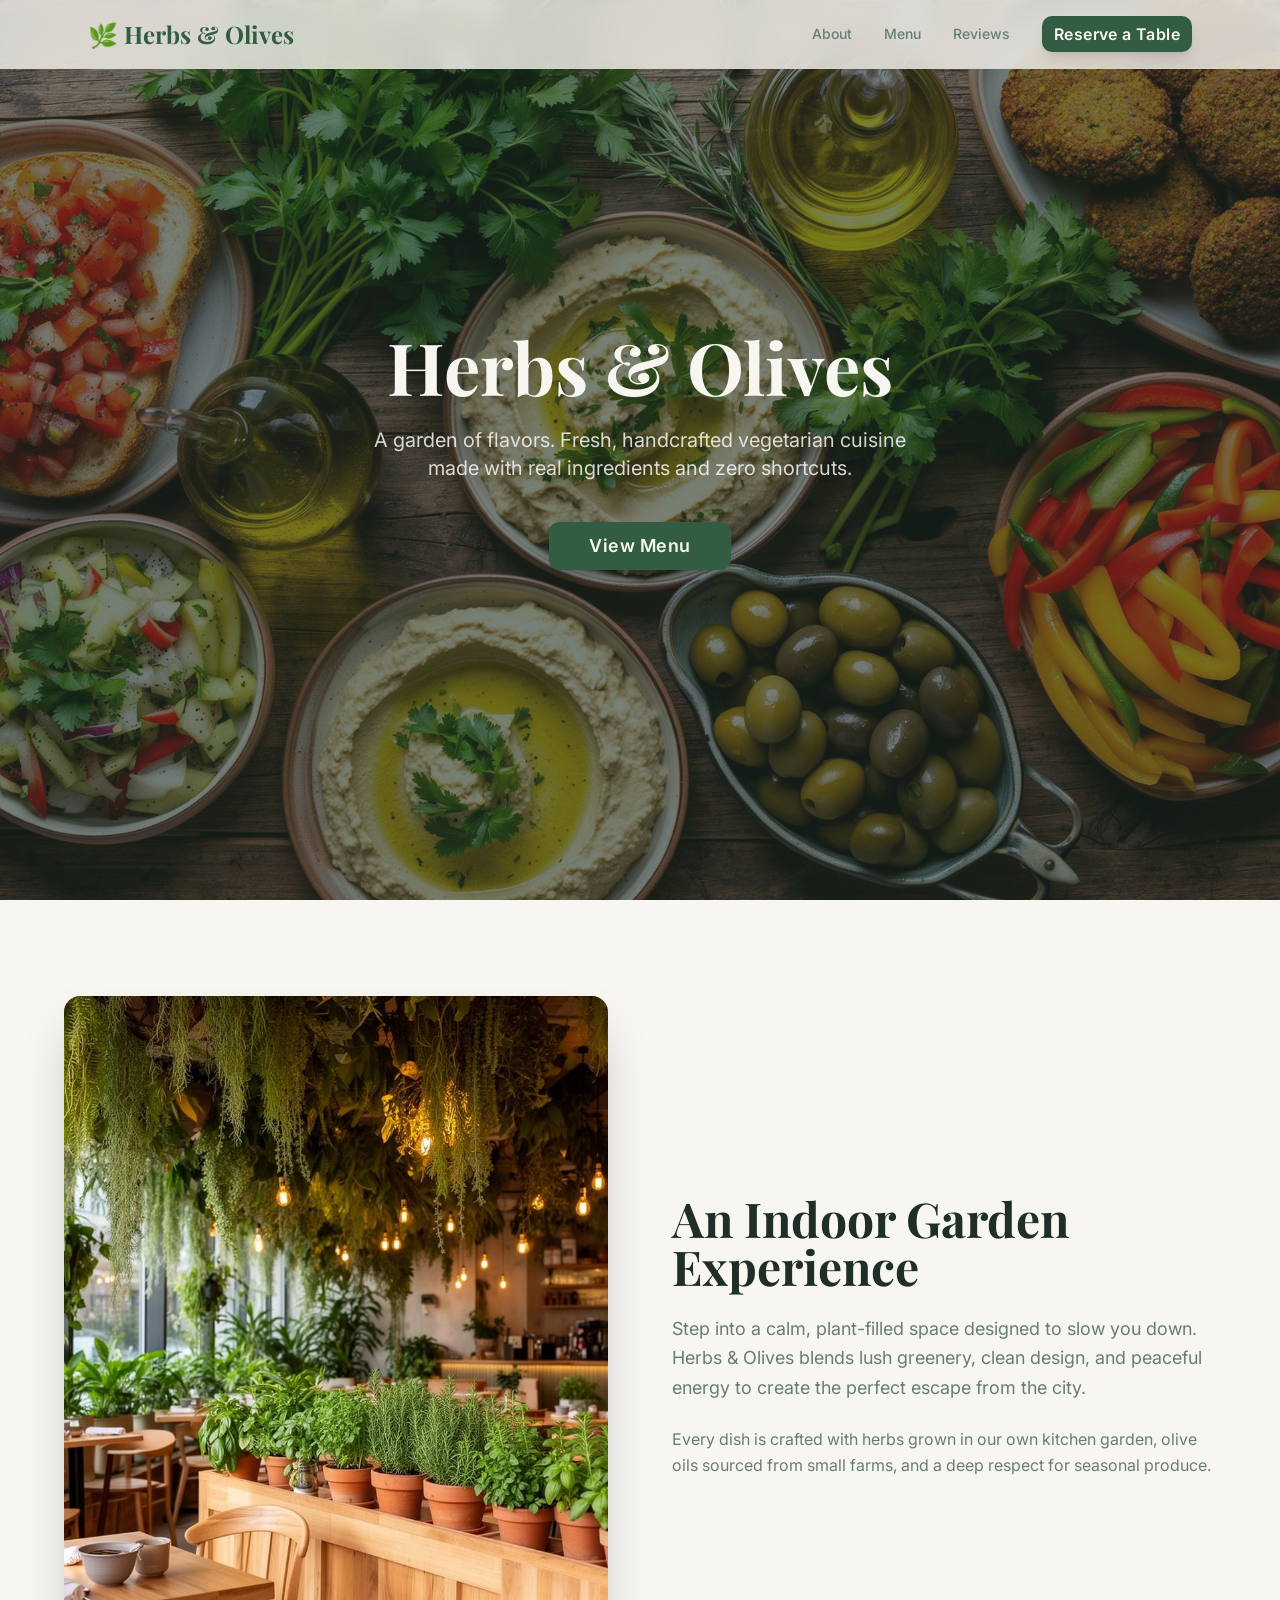
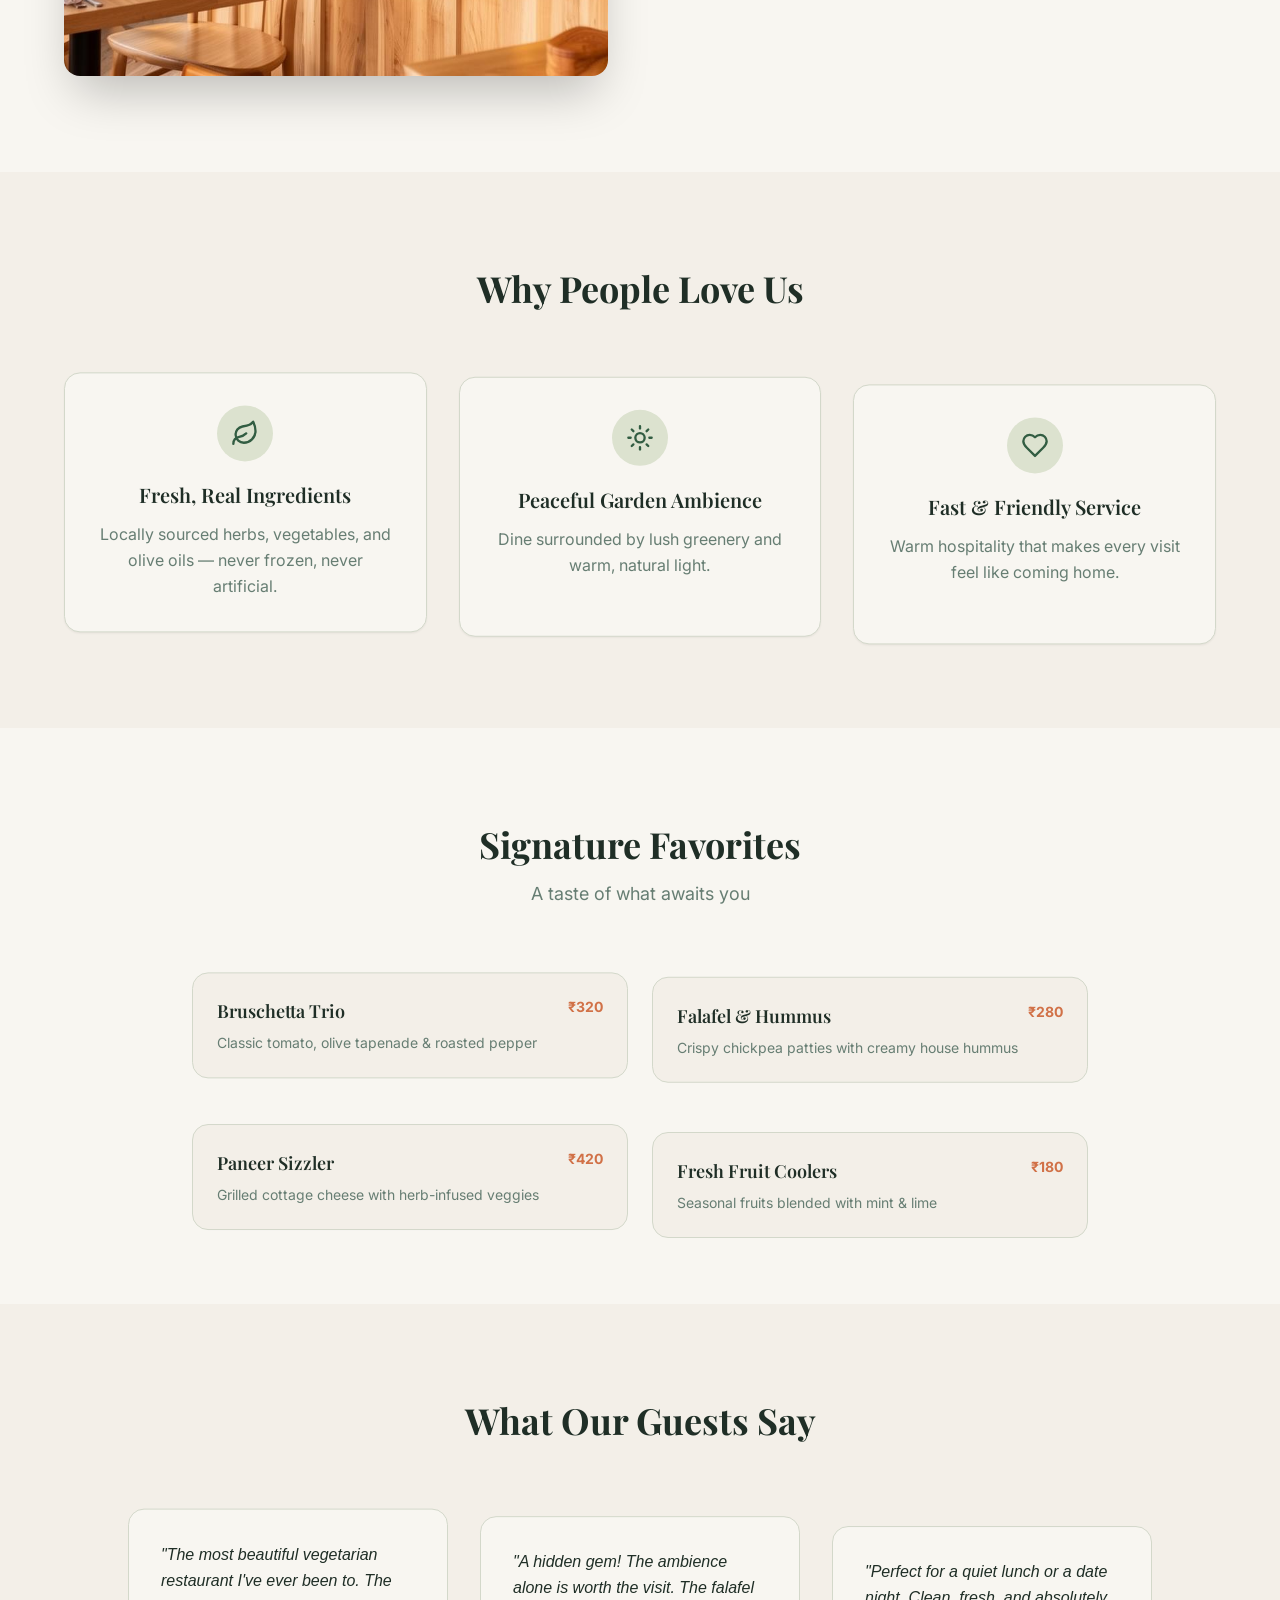
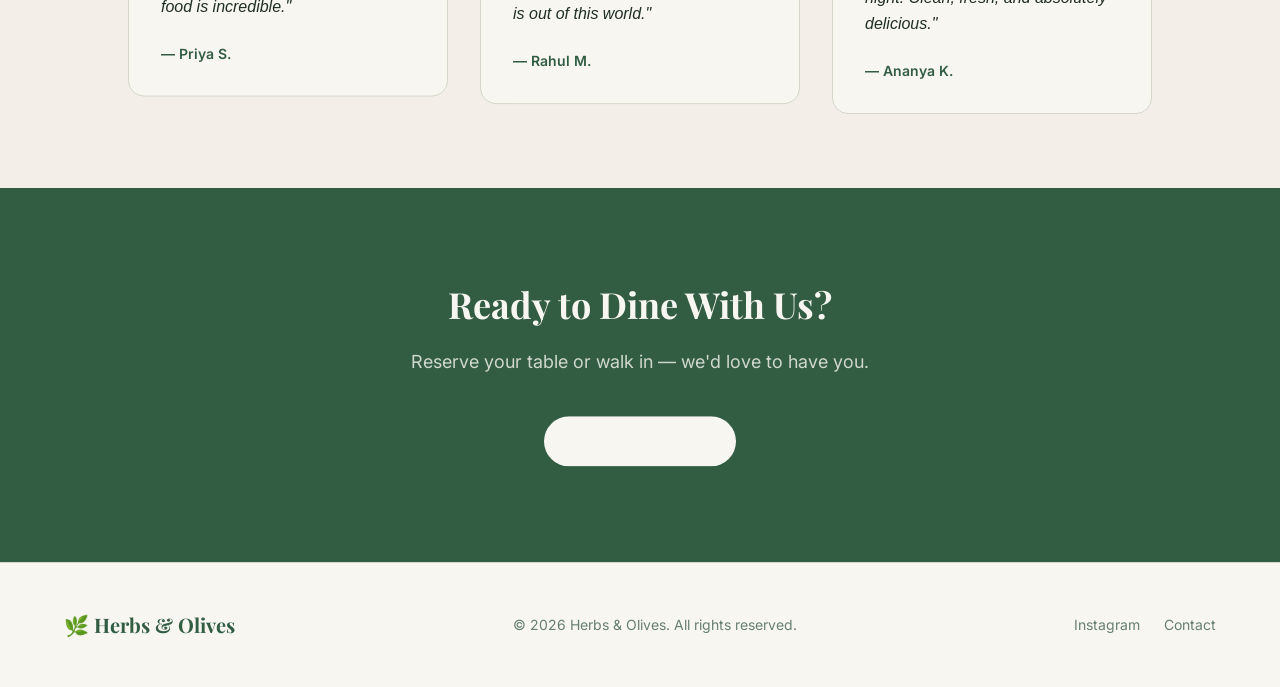
==== commit bbfe80f2: "deploy: de0304a40a29b6856abd5b131a65095c91123d80" ====
--- a/index.html
+++ b/index.html
@@ -17,7 +17,7 @@
     <meta name="twitter:card" content="summary_large_image" />
     <meta name="twitter:site" content="@Lovable" />
     <meta name="twitter:image" content="https://lovable.dev/opengraph-image-p98pqg.png" />
-    <script type="module" crossorigin src="/assets/index-C_ieiDr8.js"></script>
+    <script type="module" crossorigin src="/assets/index-Ck2HJuJs.js"></script>
     <link rel="stylesheet" crossorigin href="/assets/index-Dld_SgQe.css">
   </head>
 
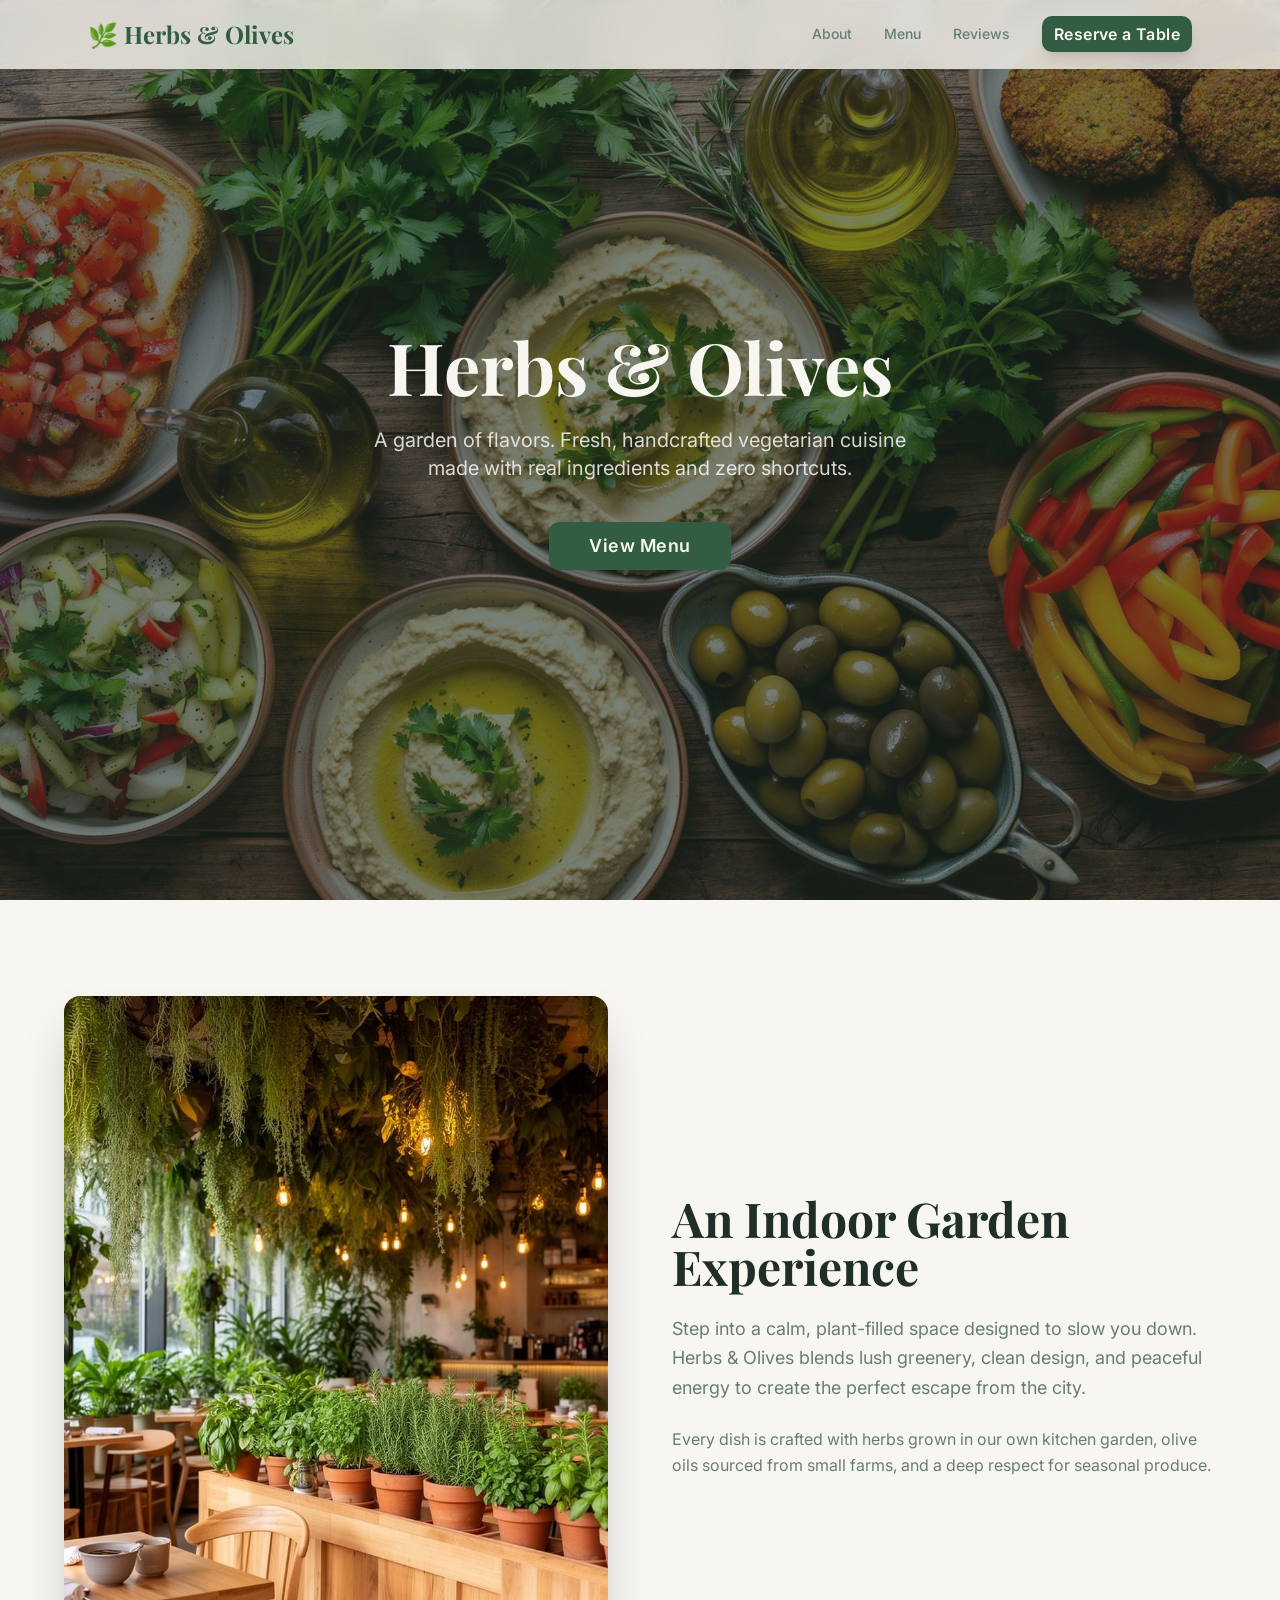
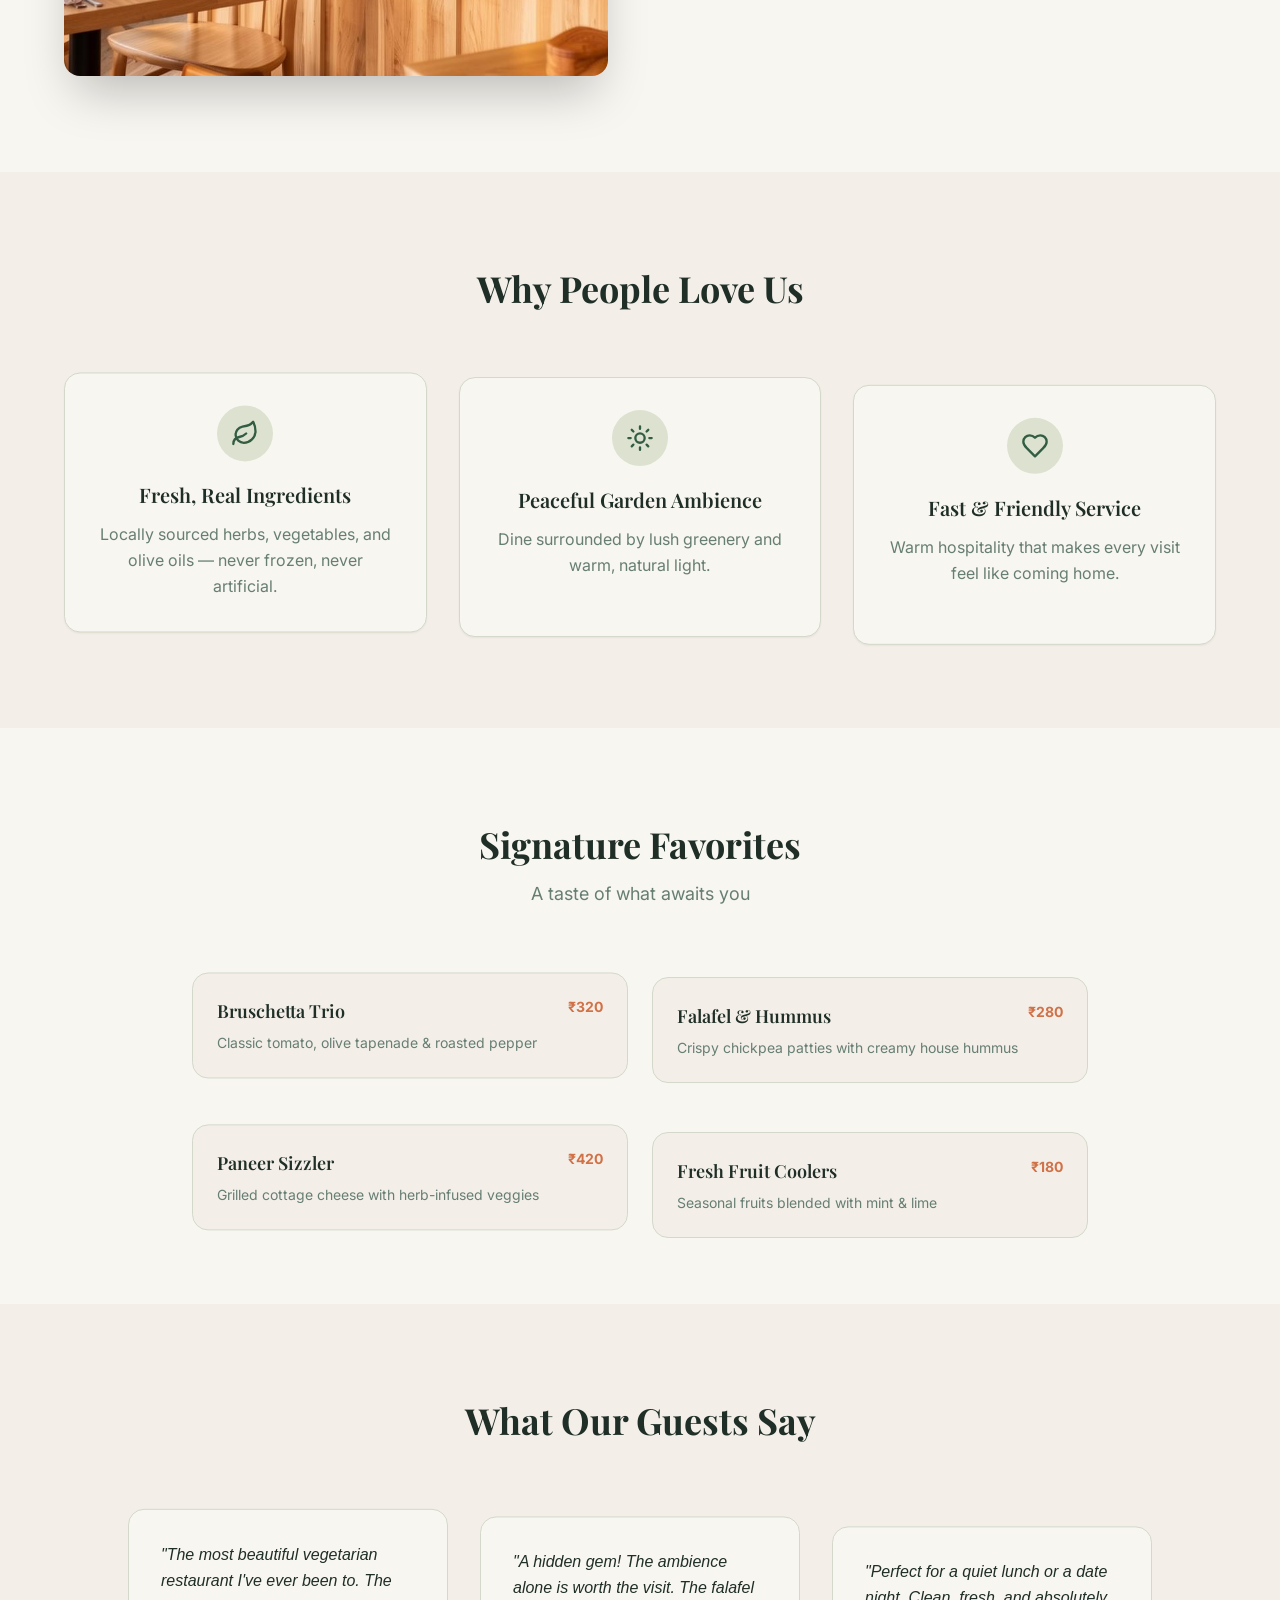
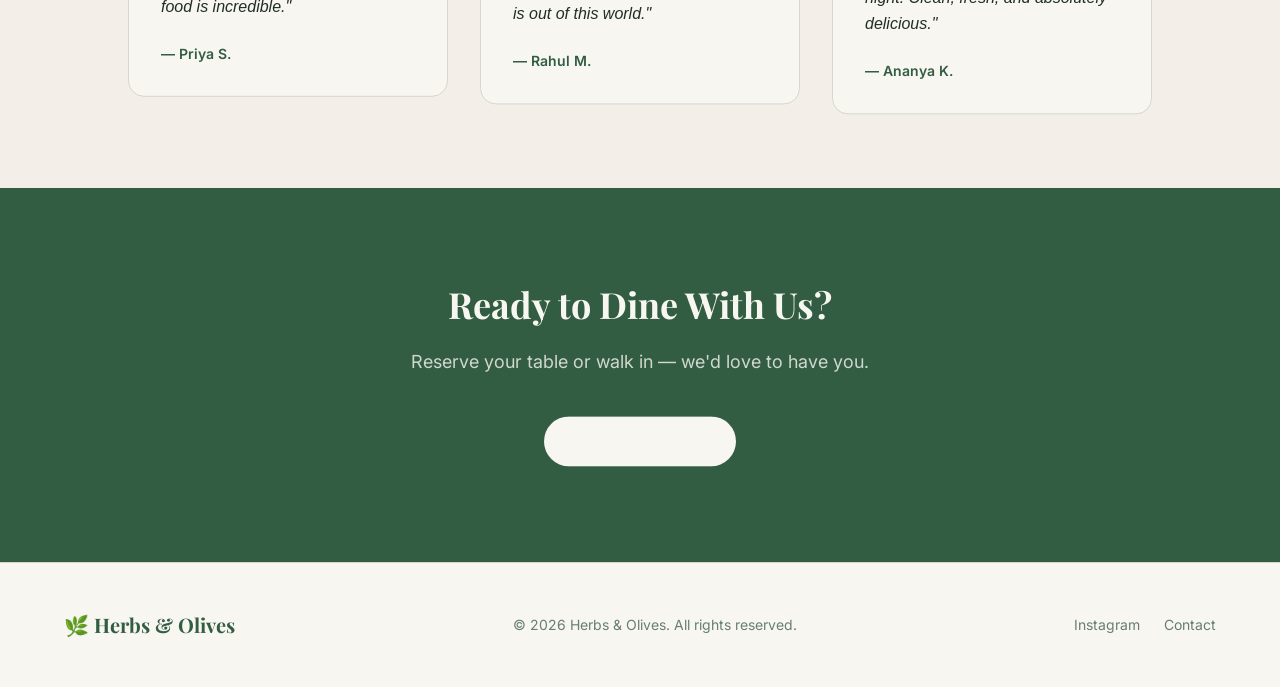
==== commit 5dc1e204: "deploy: bfd1eca97e937e032328248f876f6cd00c2bcb9a" ====
--- a/index.html
+++ b/index.html
@@ -3,20 +3,28 @@
   <head>
     <meta charset="UTF-8" />
     <meta name="viewport" content="width=device-width, initial-scale=1.0" />
-    <!-- TODO: Set the document title to the name of your application -->
-    <title>Lovable App</title>
-    <meta name="description" content="Lovable Generated Project" />
-    <meta name="author" content="Lovable" />
+    <title>Herb & Olive Garden</title>
+    <meta name="description" content="Herb & Olive Garden - Fresh, authentic flavours" />
+    <meta name="author" content="Herb & Olive Garden" />
 
-    <!-- TODO: Update og:title to match your application name -->
-    <meta property="og:title" content="Lovable App" />
-    <meta property="og:description" content="Lovable Generated Project" />
+    <meta property="og:title" content="Herb & Olive Garden" />
+    <meta property="og:description" content="Herb & Olive Garden - Fresh, authentic flavours" />
     <meta property="og:type" content="website" />
     <meta property="og:image" content="https://lovable.dev/opengraph-image-p98pqg.png" />
 
     <meta name="twitter:card" content="summary_large_image" />
-    <meta name="twitter:site" content="@Lovable" />
+    <meta name="twitter:site" content="@HerbOliveGarden" />
     <meta name="twitter:image" content="https://lovable.dev/opengraph-image-p98pqg.png" />
+
+    <script>
+      (function() {
+        var redirect = sessionStorage.redirect;
+        delete sessionStorage.redirect;
+        if (redirect && redirect !== location.href) {
+          history.replaceState(null, null, redirect);
+        }
+      })();
+    </script>
     <script type="module" crossorigin src="/assets/index-Ck2HJuJs.js"></script>
     <link rel="stylesheet" crossorigin href="/assets/index-Dld_SgQe.css">
   </head>
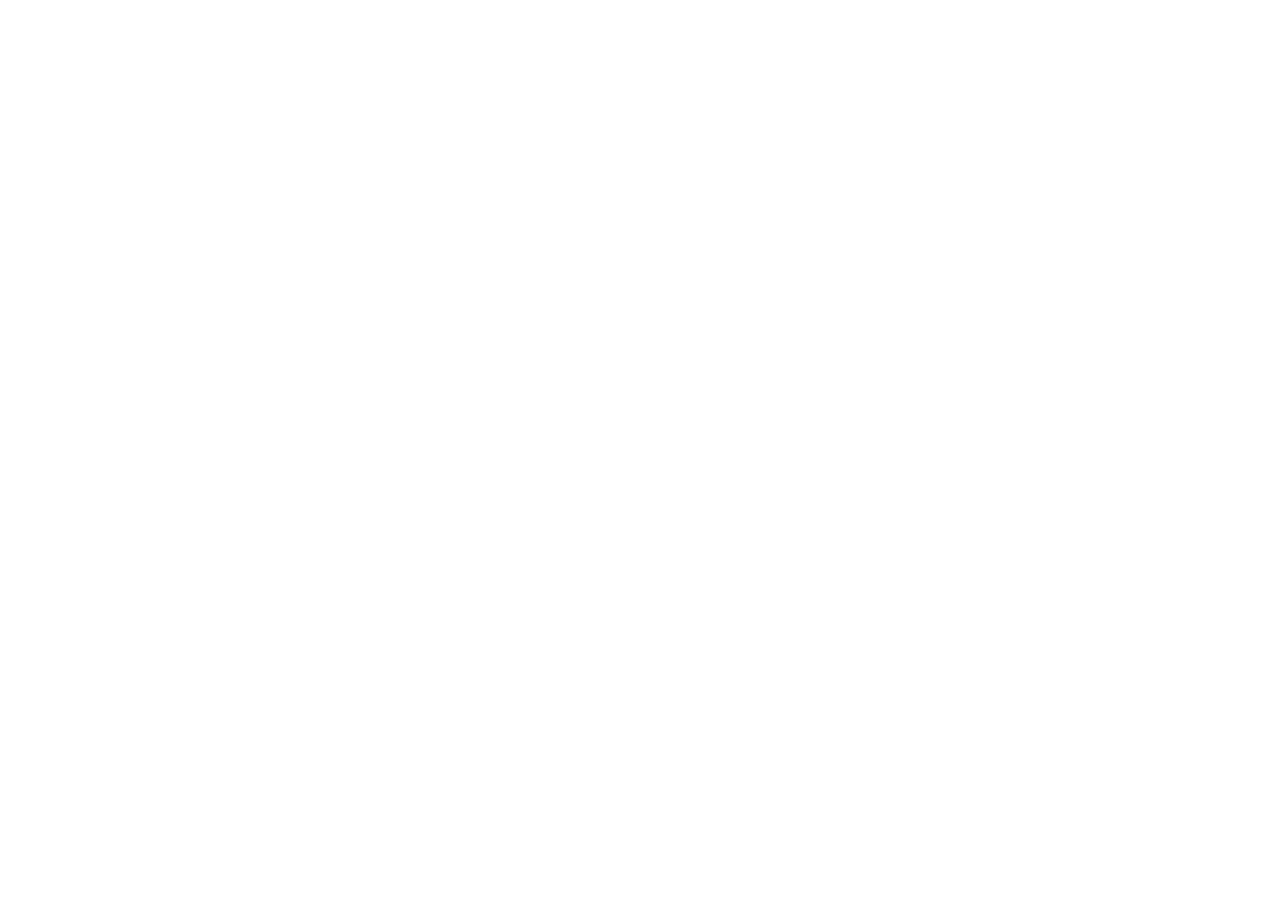
==== commit b5b89e76: "deploy: 283848a5f70f9e994243219db270c1502f26bfdb" ====
--- a/index.html
+++ b/index.html
@@ -25,8 +25,8 @@
         }
       })();
     </script>
-    <script type="module" crossorigin src="/assets/index-Ck2HJuJs.js"></script>
-    <link rel="stylesheet" crossorigin href="/assets/index-Dld_SgQe.css">
+    <script type="module" crossorigin src="/herb-olive-garden/assets/index-6wazDG3e.js"></script>
+    <link rel="stylesheet" crossorigin href="/herb-olive-garden/assets/index-Dld_SgQe.css">
   </head>
 
   <body>
